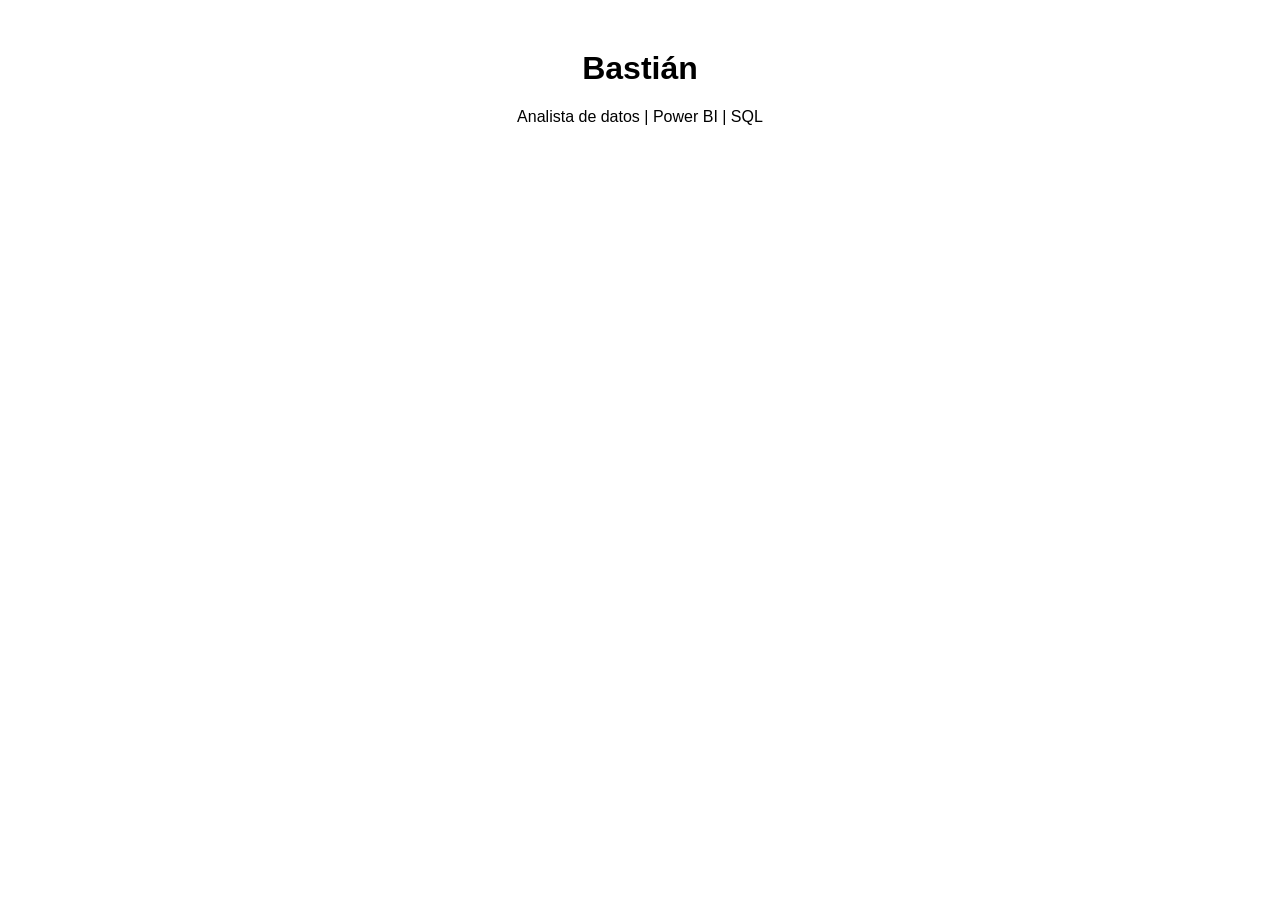
==== index.html @ bd7b39f8 "primer commit" ====
<!DOCTYPE html>
<html lang="es">
<head>
    <meta charset="UTF-8">
    <title>Bastian | Analista</title>
    <link rel="stylesheet" href="style.css">
</head>
<body>

    <h1>Bastián</h1>
    <p>Analista de datos | Power BI | SQL</p>

</body>
</html>
---- style.css ----
body {
    font-family: Arial, sans-serif;
    text-align: center;
    margin-top: 50px;
}
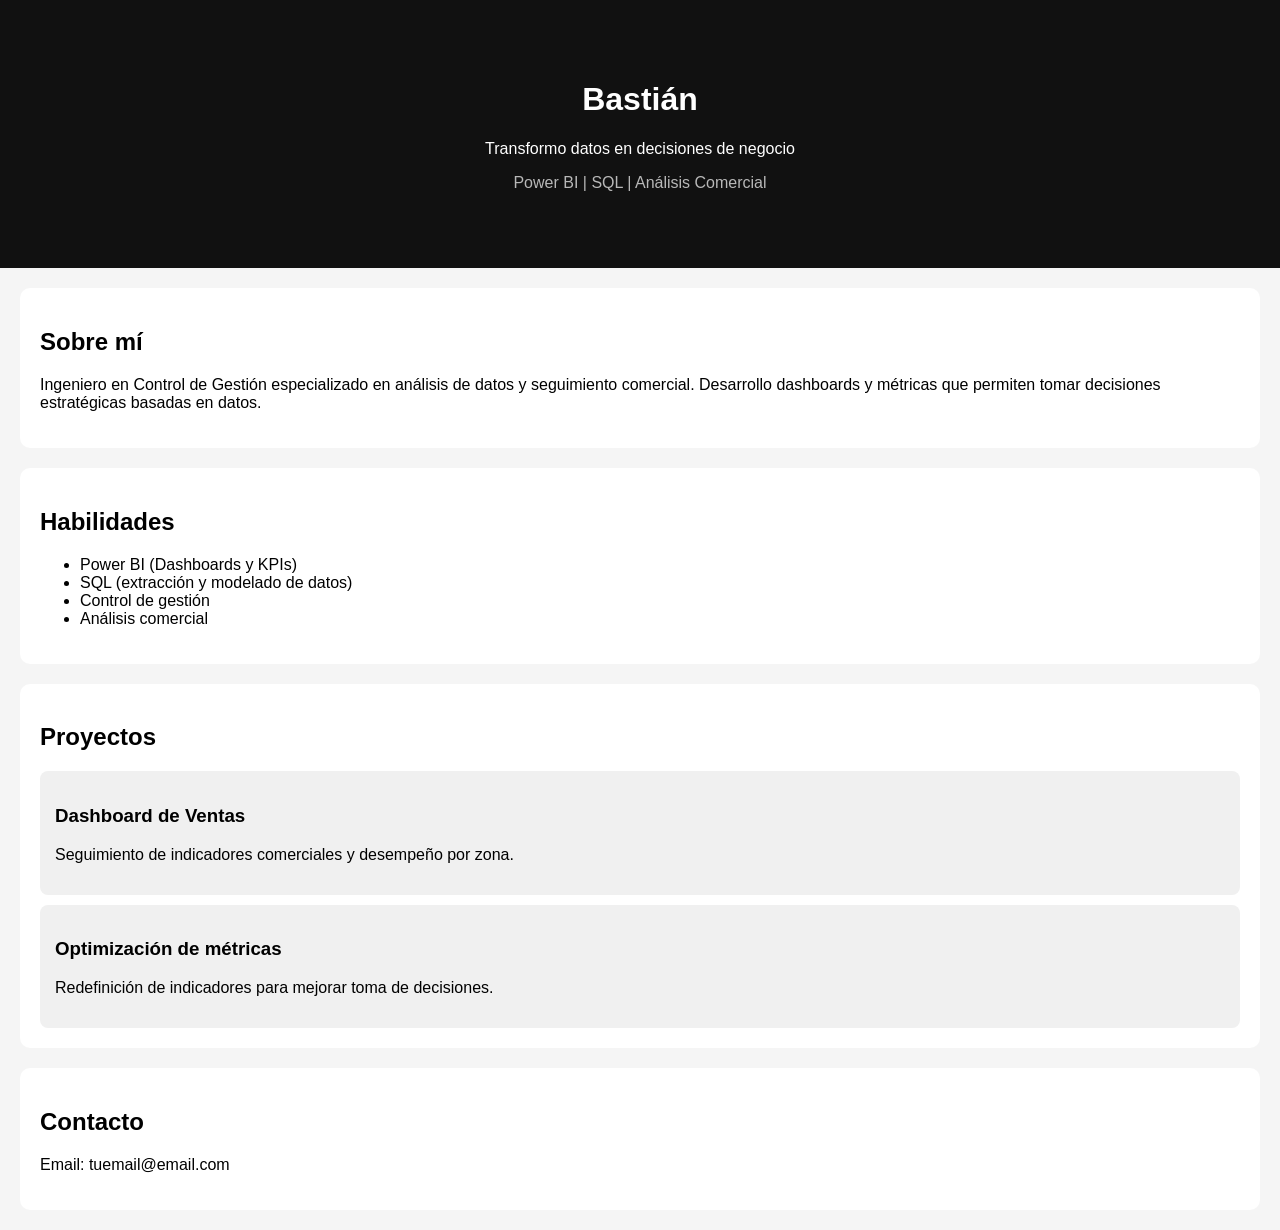
==== commit 8053b9cf: "update web" ====
--- a/index.html
+++ b/index.html
@@ -2,13 +2,52 @@
 <html lang="es">
 <head>
     <meta charset="UTF-8">
-    <title>Bastian | Analista</title>
+    <title>Bastián | Analista de Datos</title>
     <link rel="stylesheet" href="style.css">
 </head>
 <body>
 
-    <h1>Bastián</h1>
-    <p>Analista de datos | Power BI | SQL</p>
+    <header class="hero">
+        <h1>Bastián</h1>
+        <p>Transformo datos en decisiones de negocio</p>
+        <p class="sub">Power BI | SQL | Análisis Comercial</p>
+    </header>
+
+    <section>
+        <h2>Sobre mí</h2>
+        <p>
+            Ingeniero en Control de Gestión especializado en análisis de datos y seguimiento comercial.
+            Desarrollo dashboards y métricas que permiten tomar decisiones estratégicas basadas en datos.
+        </p>
+    </section>
+
+    <section>
+        <h2>Habilidades</h2>
+        <ul>
+            <li>Power BI (Dashboards y KPIs)</li>
+            <li>SQL (extracción y modelado de datos)</li>
+            <li>Control de gestión</li>
+            <li>Análisis comercial</li>
+        </ul>
+    </section>
+
+    <section>
+        <h2>Proyectos</h2>
+        <div class="card">
+            <h3>Dashboard de Ventas</h3>
+            <p>Seguimiento de indicadores comerciales y desempeño por zona.</p>
+        </div>
+
+        <div class="card">
+            <h3>Optimización de métricas</h3>
+            <p>Redefinición de indicadores para mejorar toma de decisiones.</p>
+        </div>
+    </section>
+
+    <section>
+        <h2>Contacto</h2>
+        <p>Email: tuemail@email.com</p>
+    </section>
 
 </body>
 </html>
--- a/style.css
+++ b/style.css
@@ -1,5 +1,30 @@
 body {
     font-family: Arial, sans-serif;
+    margin: 0;
+    background: #f5f5f5;
+}
+
+.hero {
+    background: #111;
+    color: white;
     text-align: center;
-    margin-top: 50px;
+    padding: 60px 20px;
+}
+
+.sub {
+    opacity: 0.7;
+}
+
+section {
+    background: white;
+    margin: 20px;
+    padding: 20px;
+    border-radius: 10px;
+}
+
+.card {
+    background: #f0f0f0;
+    padding: 15px;
+    margin-top: 10px;
+    border-radius: 8px;
 }
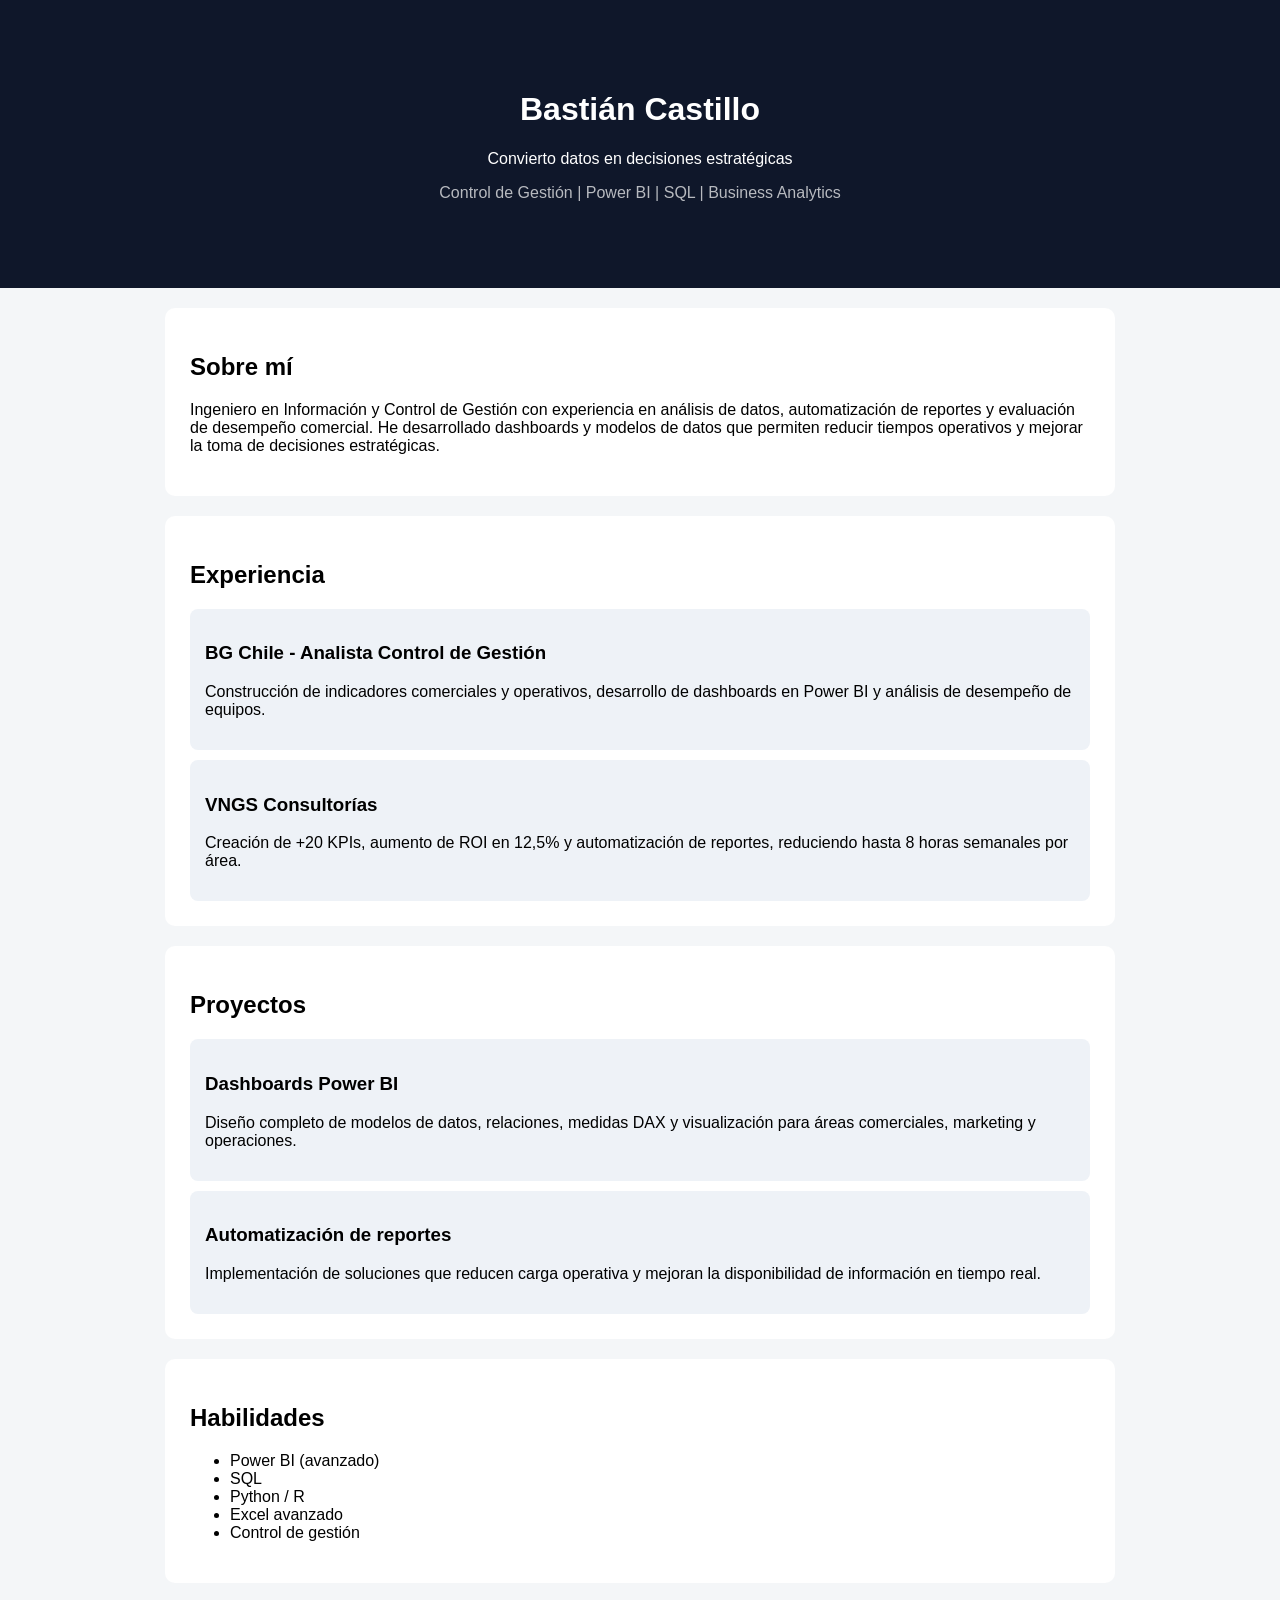
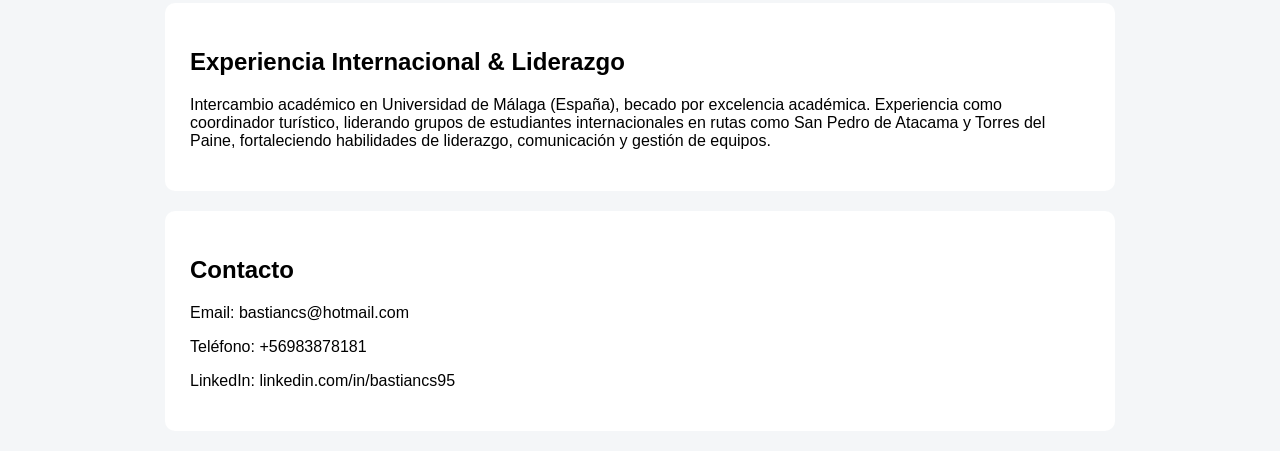
==== commit 04b71b2d: "version profesional CV web" ====
--- a/index.html
+++ b/index.html
@@ -2,51 +2,95 @@
 <html lang="es">
 <head>
     <meta charset="UTF-8">
-    <title>Bastián | Analista de Datos</title>
+    <title>Bastián Castillo | Control de Gestión & Business Analyst</title>
     <link rel="stylesheet" href="style.css">
 </head>
 <body>
 
     <header class="hero">
-        <h1>Bastián</h1>
-        <p>Transformo datos en decisiones de negocio</p>
-        <p class="sub">Power BI | SQL | Análisis Comercial</p>
+        <h1>Bastián Castillo</h1>
+        <p>Convierto datos en decisiones estratégicas</p>
+        <p class="sub">Control de Gestión | Power BI | SQL | Business Analytics</p>
     </header>
 
     <section>
         <h2>Sobre mí</h2>
         <p>
-            Ingeniero en Control de Gestión especializado en análisis de datos y seguimiento comercial.
-            Desarrollo dashboards y métricas que permiten tomar decisiones estratégicas basadas en datos.
+            Ingeniero en Información y Control de Gestión con experiencia en análisis de datos,
+            automatización de reportes y evaluación de desempeño comercial.
+            He desarrollado dashboards y modelos de datos que permiten reducir
+            tiempos operativos y mejorar la toma de decisiones estratégicas.
         </p>
+    </section>
+
+    <section>
+        <h2>Experiencia</h2>
+
+        <div class="card">
+            <h3>BG Chile - Analista Control de Gestión</h3>
+            <p>
+                Construcción de indicadores comerciales y operativos, desarrollo de dashboards en Power BI
+                y análisis de desempeño de equipos.
+            </p>
+        </div>
+
+        <div class="card">
+            <h3>VNGS Consultorías</h3>
+            <p>
+                Creación de +20 KPIs, aumento de ROI en 12,5% y automatización de reportes,
+                reduciendo hasta 8 horas semanales por área.
+            </p>
+        </div>
+
+    </section>
+
+    <section>
+        <h2>Proyectos</h2>
+
+        <div class="card">
+            <h3>Dashboards Power BI</h3>
+            <p>
+                Diseño completo de modelos de datos, relaciones, medidas DAX y visualización
+                para áreas comerciales, marketing y operaciones.
+            </p>
+        </div>
+
+        <div class="card">
+            <h3>Automatización de reportes</h3>
+            <p>
+                Implementación de soluciones que reducen carga operativa y mejoran la disponibilidad
+                de información en tiempo real.
+            </p>
+        </div>
+
     </section>
 
     <section>
         <h2>Habilidades</h2>
         <ul>
-            <li>Power BI (Dashboards y KPIs)</li>
-            <li>SQL (extracción y modelado de datos)</li>
+            <li>Power BI (avanzado)</li>
+            <li>SQL</li>
+            <li>Python / R</li>
+            <li>Excel avanzado</li>
             <li>Control de gestión</li>
-            <li>Análisis comercial</li>
         </ul>
     </section>
 
     <section>
-        <h2>Proyectos</h2>
-        <div class="card">
-            <h3>Dashboard de Ventas</h3>
-            <p>Seguimiento de indicadores comerciales y desempeño por zona.</p>
-        </div>
-
-        <div class="card">
-            <h3>Optimización de métricas</h3>
-            <p>Redefinición de indicadores para mejorar toma de decisiones.</p>
-        </div>
+        <h2>Experiencia Internacional & Liderazgo</h2>
+        <p>
+            Intercambio académico en Universidad de Málaga (España), becado por excelencia académica.
+            Experiencia como coordinador turístico, liderando grupos de estudiantes internacionales
+            en rutas como San Pedro de Atacama y Torres del Paine, fortaleciendo habilidades de liderazgo,
+            comunicación y gestión de equipos.
+        </p>
     </section>
 
     <section>
         <h2>Contacto</h2>
-        <p>Email: tuemail@email.com</p>
+        <p>Email: bastiancs@hotmail.com</p>
+        <p>Teléfono: +56983878181</p>
+        <p>LinkedIn: linkedin.com/in/bastiancs95</p>
     </section>
 
 </body>
--- a/style.css
+++ b/style.css
@@ -1,14 +1,14 @@
 body {
     font-family: Arial, sans-serif;
     margin: 0;
-    background: #f5f5f5;
+    background: #f4f6f8;
 }
 
 .hero {
-    background: #111;
+    background: #0f172a;
     color: white;
     text-align: center;
-    padding: 60px 20px;
+    padding: 70px 20px;
 }
 
 .sub {
@@ -17,13 +17,14 @@
 
 section {
     background: white;
-    margin: 20px;
-    padding: 20px;
+    margin: 20px auto;
+    padding: 25px;
+    max-width: 900px;
     border-radius: 10px;
 }
 
 .card {
-    background: #f0f0f0;
+    background: #eef2f7;
     padding: 15px;
     margin-top: 10px;
     border-radius: 8px;
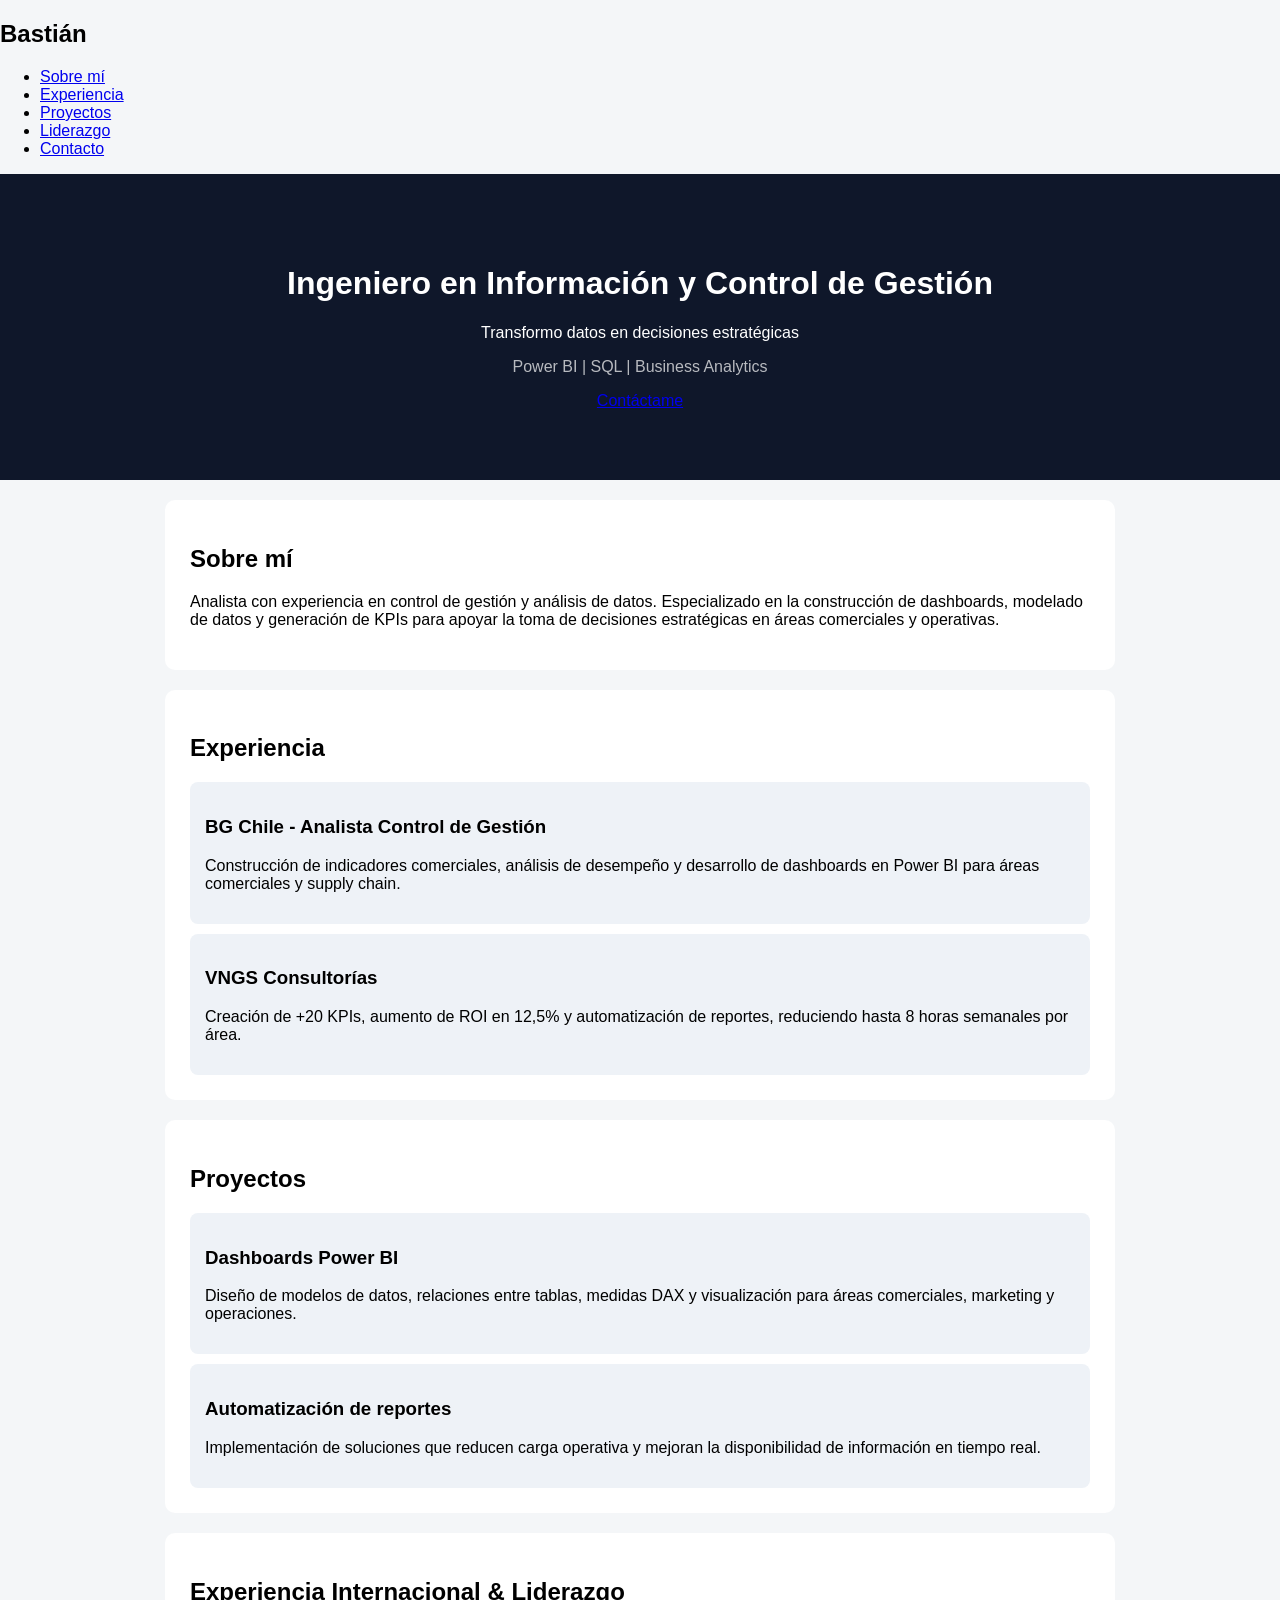
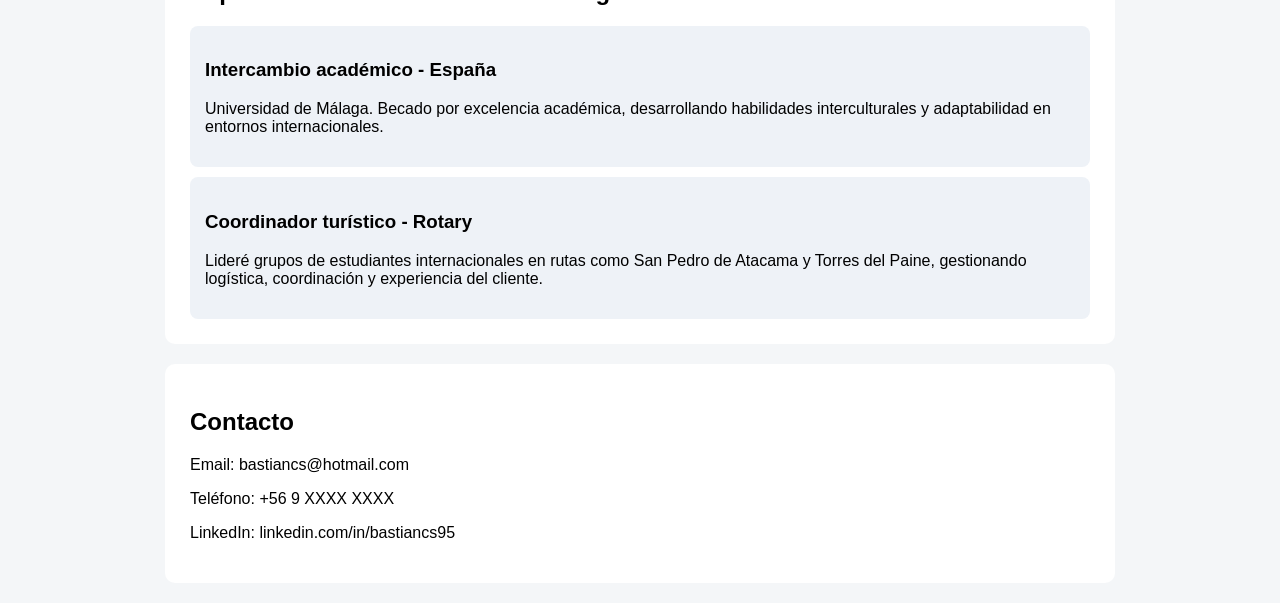
==== commit f6648f04: "integracion liderazgo e intercambio" ====
--- a/index.html
+++ b/index.html
@@ -2,35 +2,50 @@
 <html lang="es">
 <head>
     <meta charset="UTF-8">
-    <title>Bastián Castillo | Control de Gestión & Business Analyst</title>
+    <title>Bastián | Control de Gestión</title>
     <link rel="stylesheet" href="style.css">
 </head>
 <body>
 
+    <!-- NAVBAR -->
+    <nav class="navbar">
+        <h2>Bastián</h2>
+        <ul>
+            <li><a href="#sobre">Sobre mí</a></li>
+            <li><a href="#experiencia">Experiencia</a></li>
+            <li><a href="#proyectos">Proyectos</a></li>
+            <li><a href="#liderazgo">Liderazgo</a></li>
+            <li><a href="#contacto">Contacto</a></li>
+        </ul>
+    </nav>
+
+    <!-- HERO -->
     <header class="hero">
-        <h1>Bastián Castillo</h1>
-        <p>Convierto datos en decisiones estratégicas</p>
-        <p class="sub">Control de Gestión | Power BI | SQL | Business Analytics</p>
+        <h1>Ingeniero en Información y Control de Gestión</h1>
+        <p>Transformo datos en decisiones estratégicas</p>
+        <p class="sub">Power BI | SQL | Business Analytics</p>
+        <a href="#contacto" class="btn">Contáctame</a>
     </header>
 
-    <section>
+    <!-- SOBRE MI -->
+    <section id="sobre">
         <h2>Sobre mí</h2>
         <p>
-            Ingeniero en Información y Control de Gestión con experiencia en análisis de datos,
-            automatización de reportes y evaluación de desempeño comercial.
-            He desarrollado dashboards y modelos de datos que permiten reducir
-            tiempos operativos y mejorar la toma de decisiones estratégicas.
+            Analista con experiencia en control de gestión y análisis de datos.
+            Especializado en la construcción de dashboards, modelado de datos y generación de KPIs
+            para apoyar la toma de decisiones estratégicas en áreas comerciales y operativas.
         </p>
     </section>
 
-    <section>
+    <!-- EXPERIENCIA -->
+    <section id="experiencia">
         <h2>Experiencia</h2>
 
         <div class="card">
             <h3>BG Chile - Analista Control de Gestión</h3>
             <p>
-                Construcción de indicadores comerciales y operativos, desarrollo de dashboards en Power BI
-                y análisis de desempeño de equipos.
+                Construcción de indicadores comerciales, análisis de desempeño y desarrollo de dashboards
+                en Power BI para áreas comerciales y supply chain.
             </p>
         </div>
 
@@ -44,13 +59,14 @@
 
     </section>
 
-    <section>
+    <!-- PROYECTOS -->
+    <section id="proyectos">
         <h2>Proyectos</h2>
 
         <div class="card">
             <h3>Dashboards Power BI</h3>
             <p>
-                Diseño completo de modelos de datos, relaciones, medidas DAX y visualización
+                Diseño de modelos de datos, relaciones entre tablas, medidas DAX y visualización
                 para áreas comerciales, marketing y operaciones.
             </p>
         </div>
@@ -65,31 +81,33 @@
 
     </section>
 
-    <section>
-        <h2>Habilidades</h2>
-        <ul>
-            <li>Power BI (avanzado)</li>
-            <li>SQL</li>
-            <li>Python / R</li>
-            <li>Excel avanzado</li>
-            <li>Control de gestión</li>
-        </ul>
+    <!-- LIDERAZGO / EXPERIENCIA DIFERENCIAL -->
+    <section id="liderazgo">
+        <h2>Experiencia Internacional & Liderazgo</h2>
+
+        <div class="card">
+            <h3>Intercambio académico - España</h3>
+            <p>
+                Universidad de Málaga. Becado por excelencia académica, desarrollando habilidades
+                interculturales y adaptabilidad en entornos internacionales.
+            </p>
+        </div>
+
+        <div class="card">
+            <h3>Coordinador turístico - Rotary</h3>
+            <p>
+                Lideré grupos de estudiantes internacionales en rutas como San Pedro de Atacama
+                y Torres del Paine, gestionando logística, coordinación y experiencia del cliente.
+            </p>
+        </div>
+
     </section>
 
-    <section>
-        <h2>Experiencia Internacional & Liderazgo</h2>
-        <p>
-            Intercambio académico en Universidad de Málaga (España), becado por excelencia académica.
-            Experiencia como coordinador turístico, liderando grupos de estudiantes internacionales
-            en rutas como San Pedro de Atacama y Torres del Paine, fortaleciendo habilidades de liderazgo,
-            comunicación y gestión de equipos.
-        </p>
-    </section>
-
-    <section>
+    <!-- CONTACTO -->
+    <section id="contacto">
         <h2>Contacto</h2>
         <p>Email: bastiancs@hotmail.com</p>
-        <p>Teléfono: +56983878181</p>
+        <p>Teléfono: +56 9 XXXX XXXX</p>
         <p>LinkedIn: linkedin.com/in/bastiancs95</p>
     </section>
 
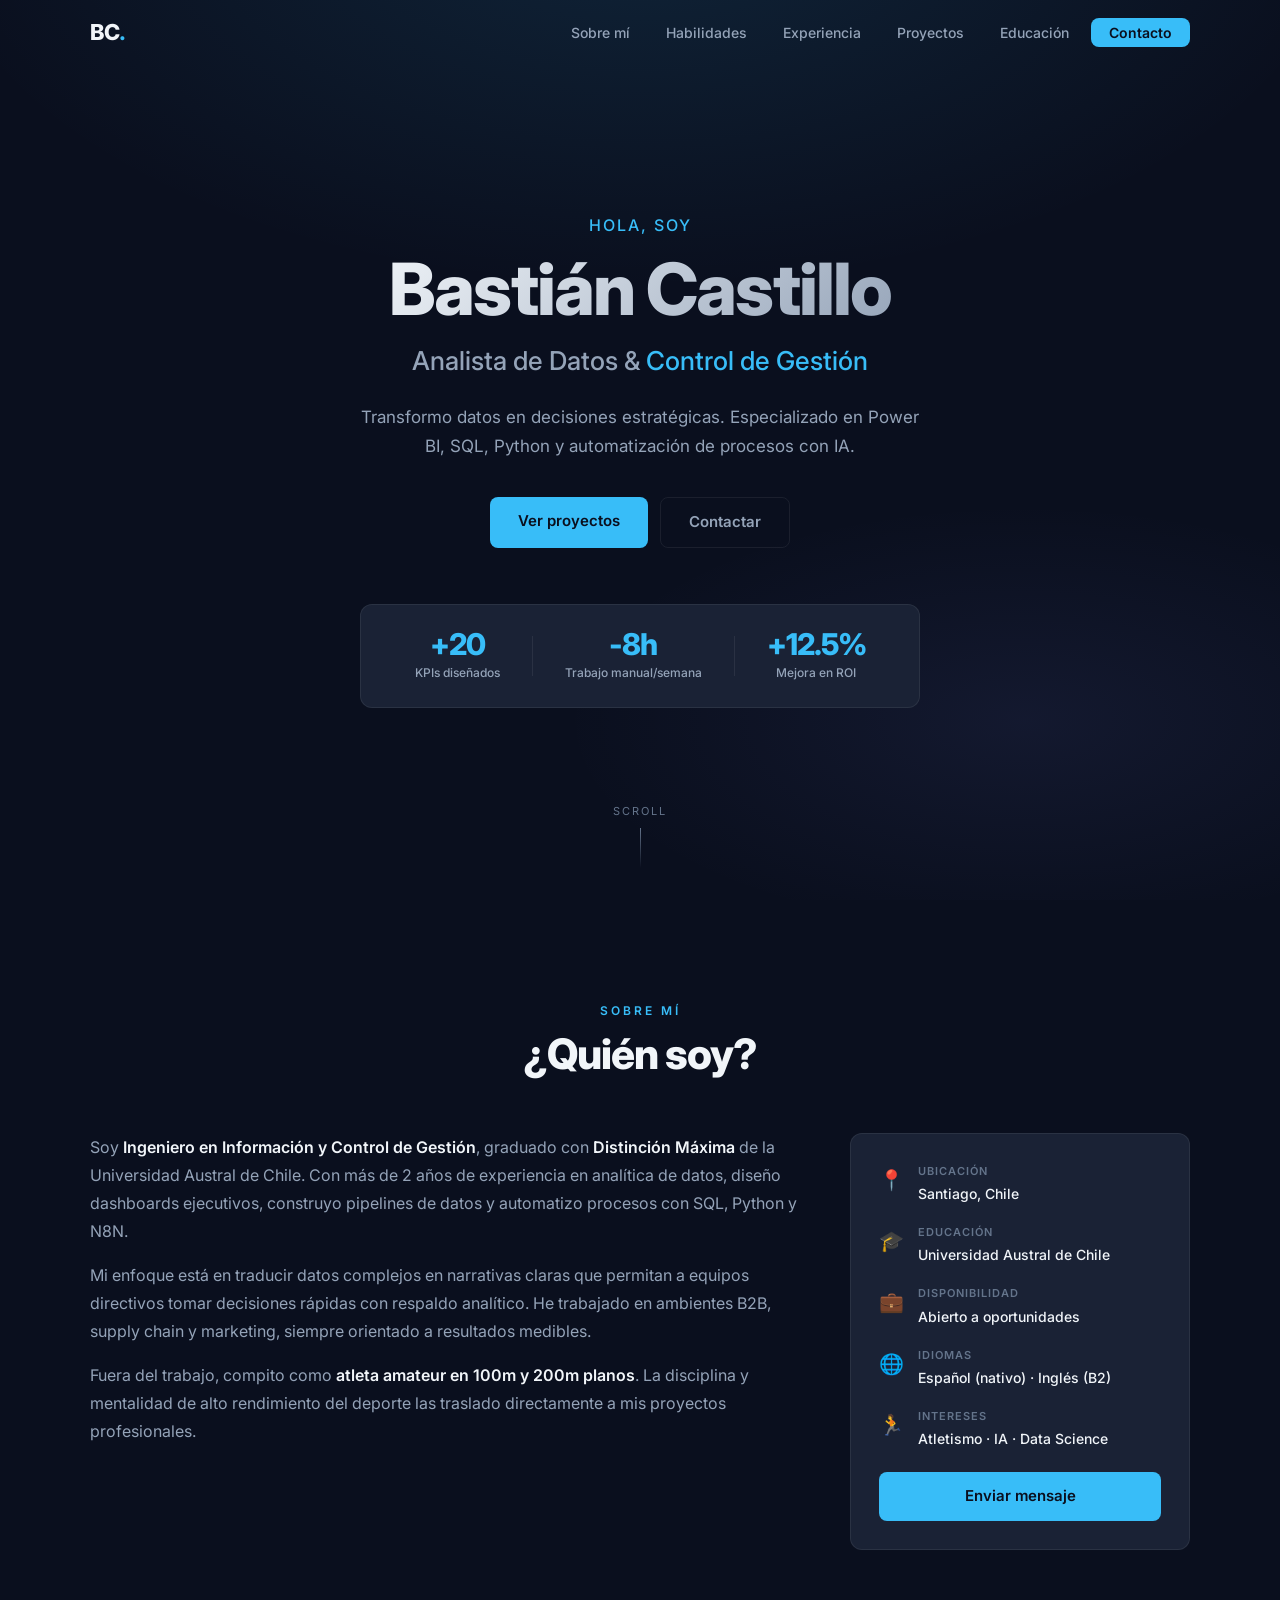
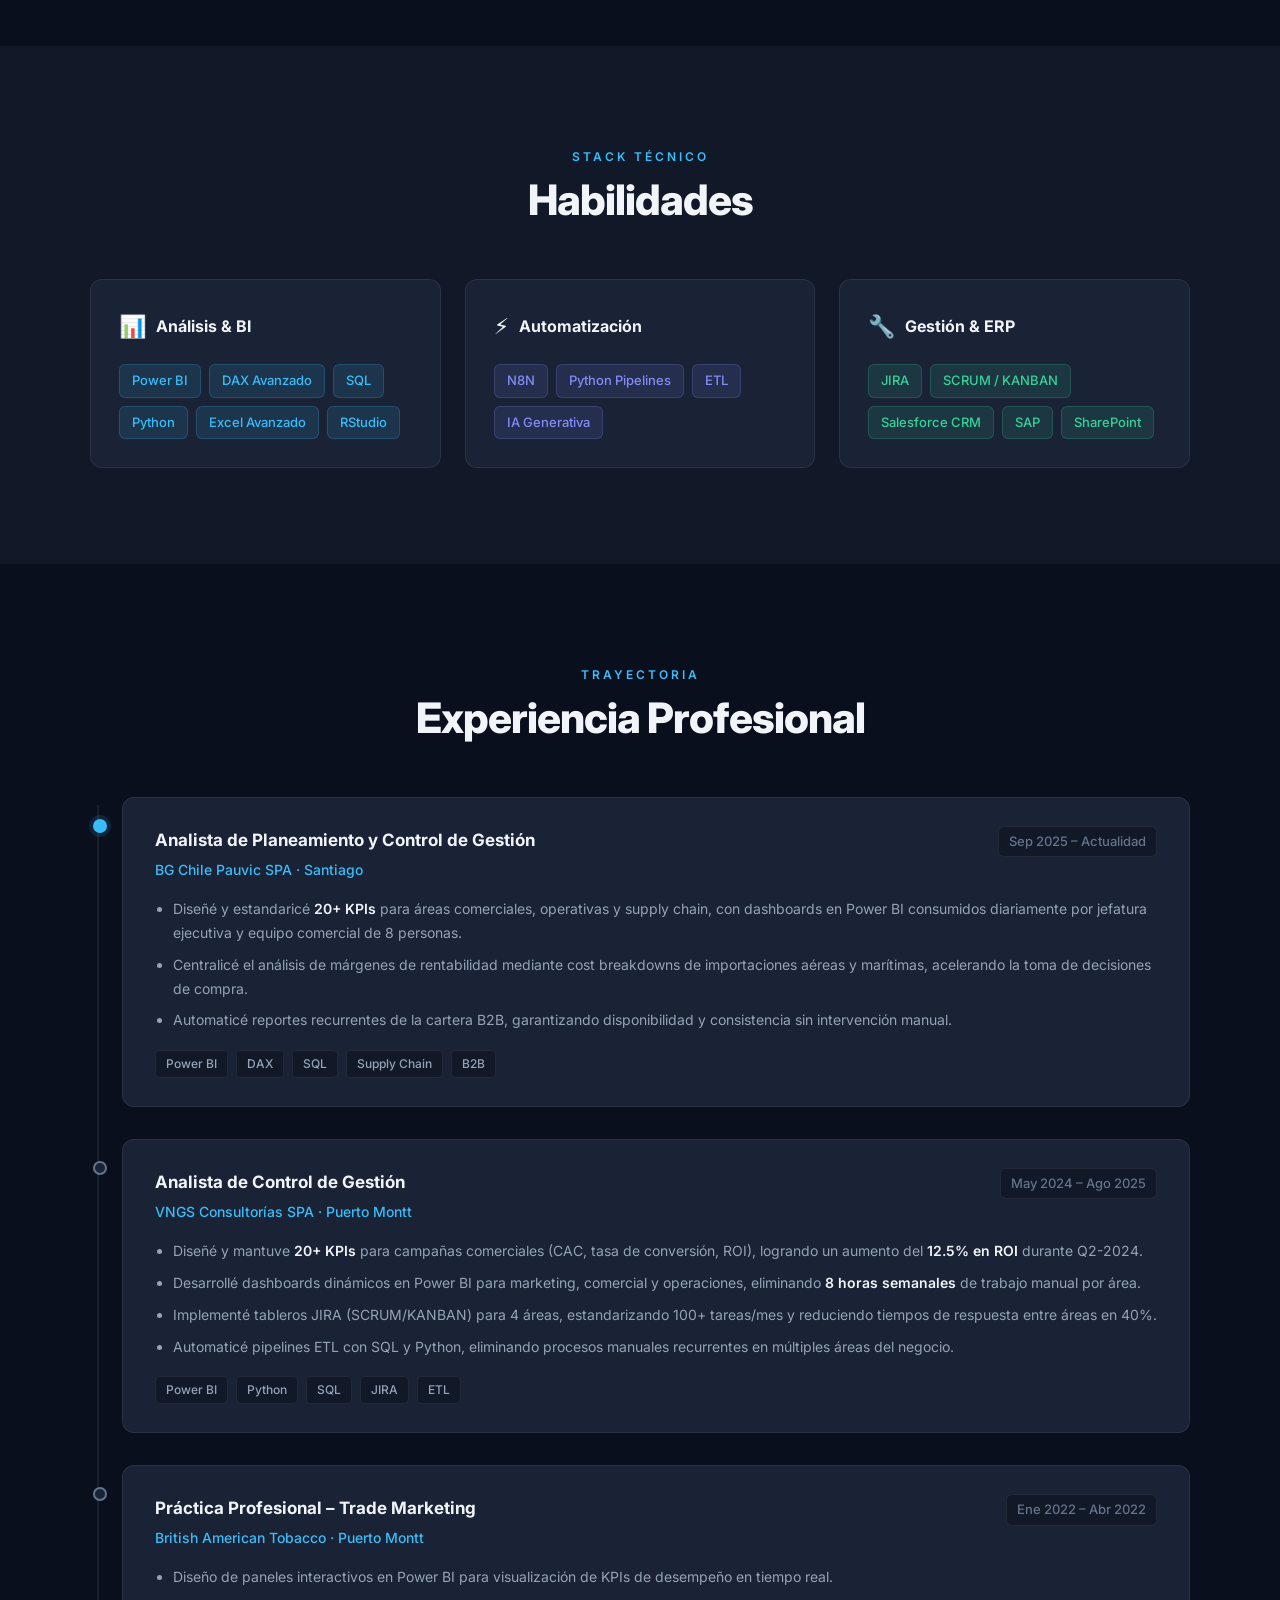
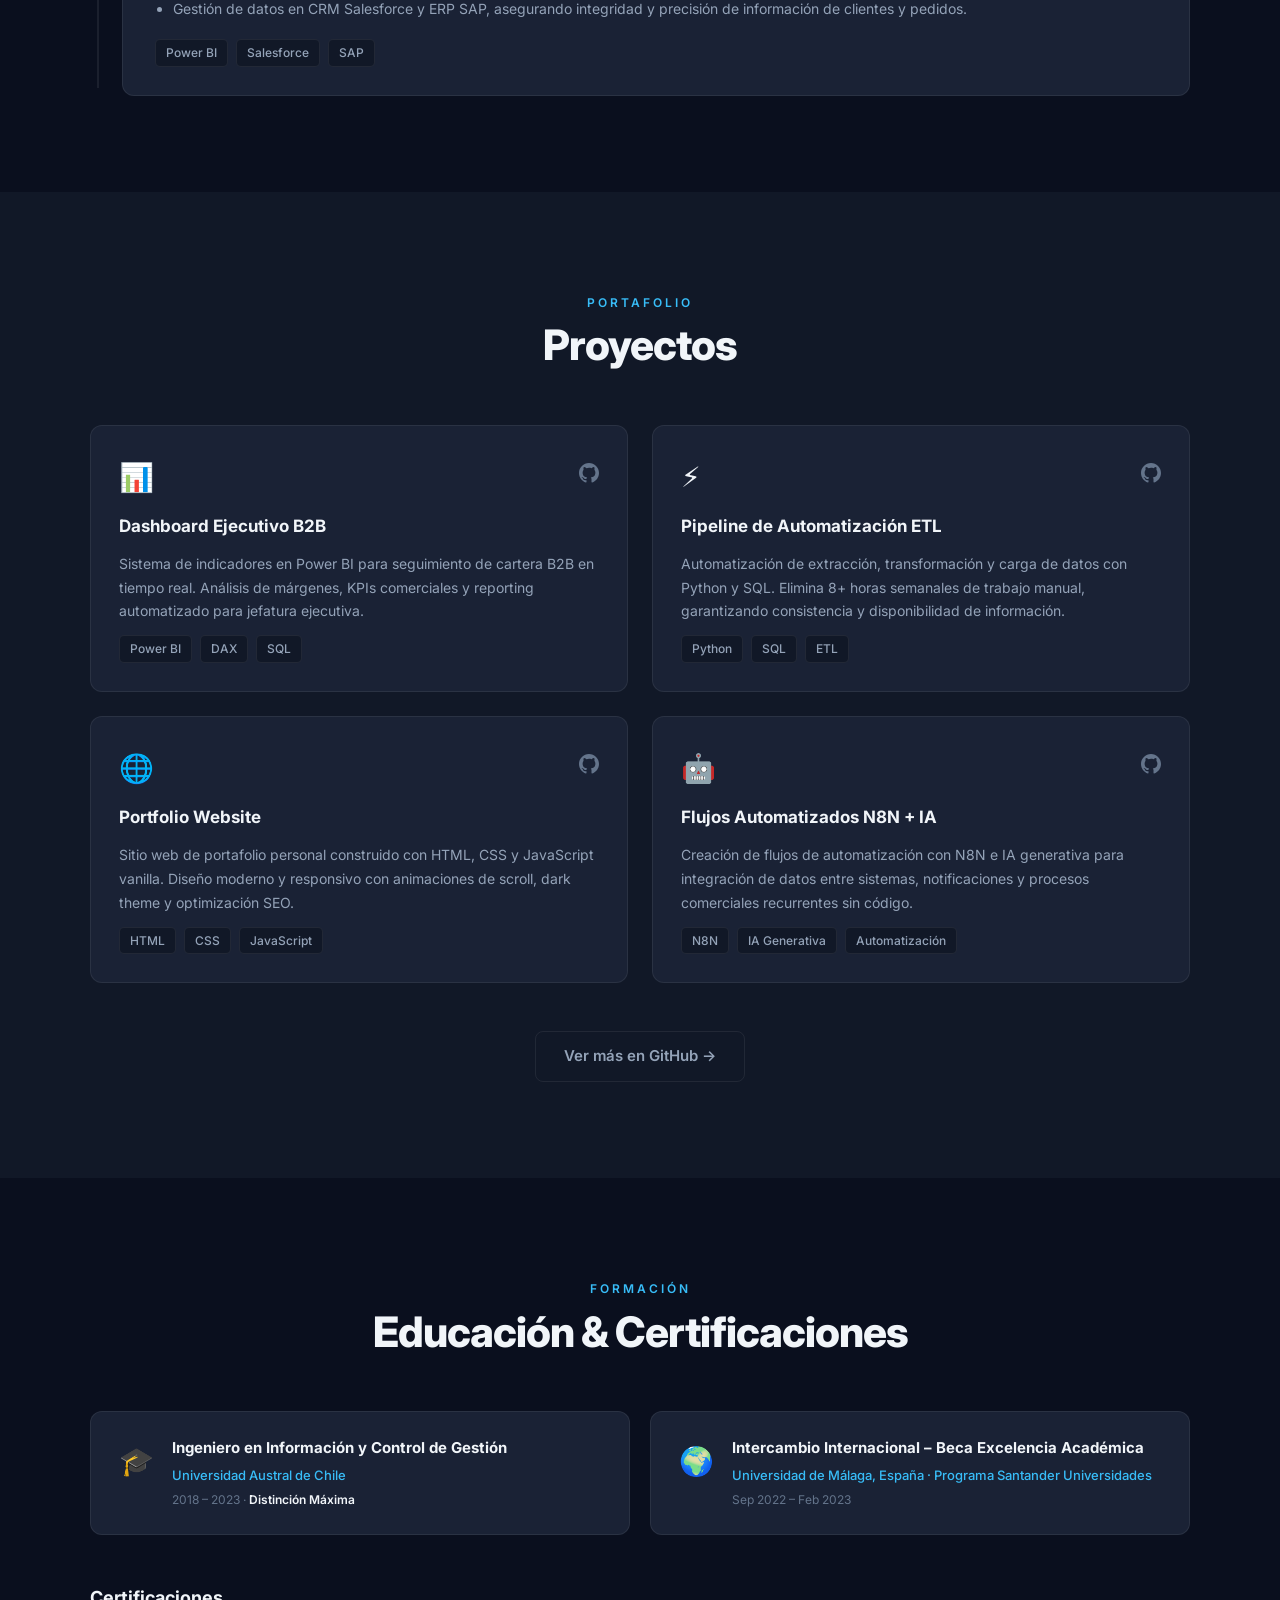
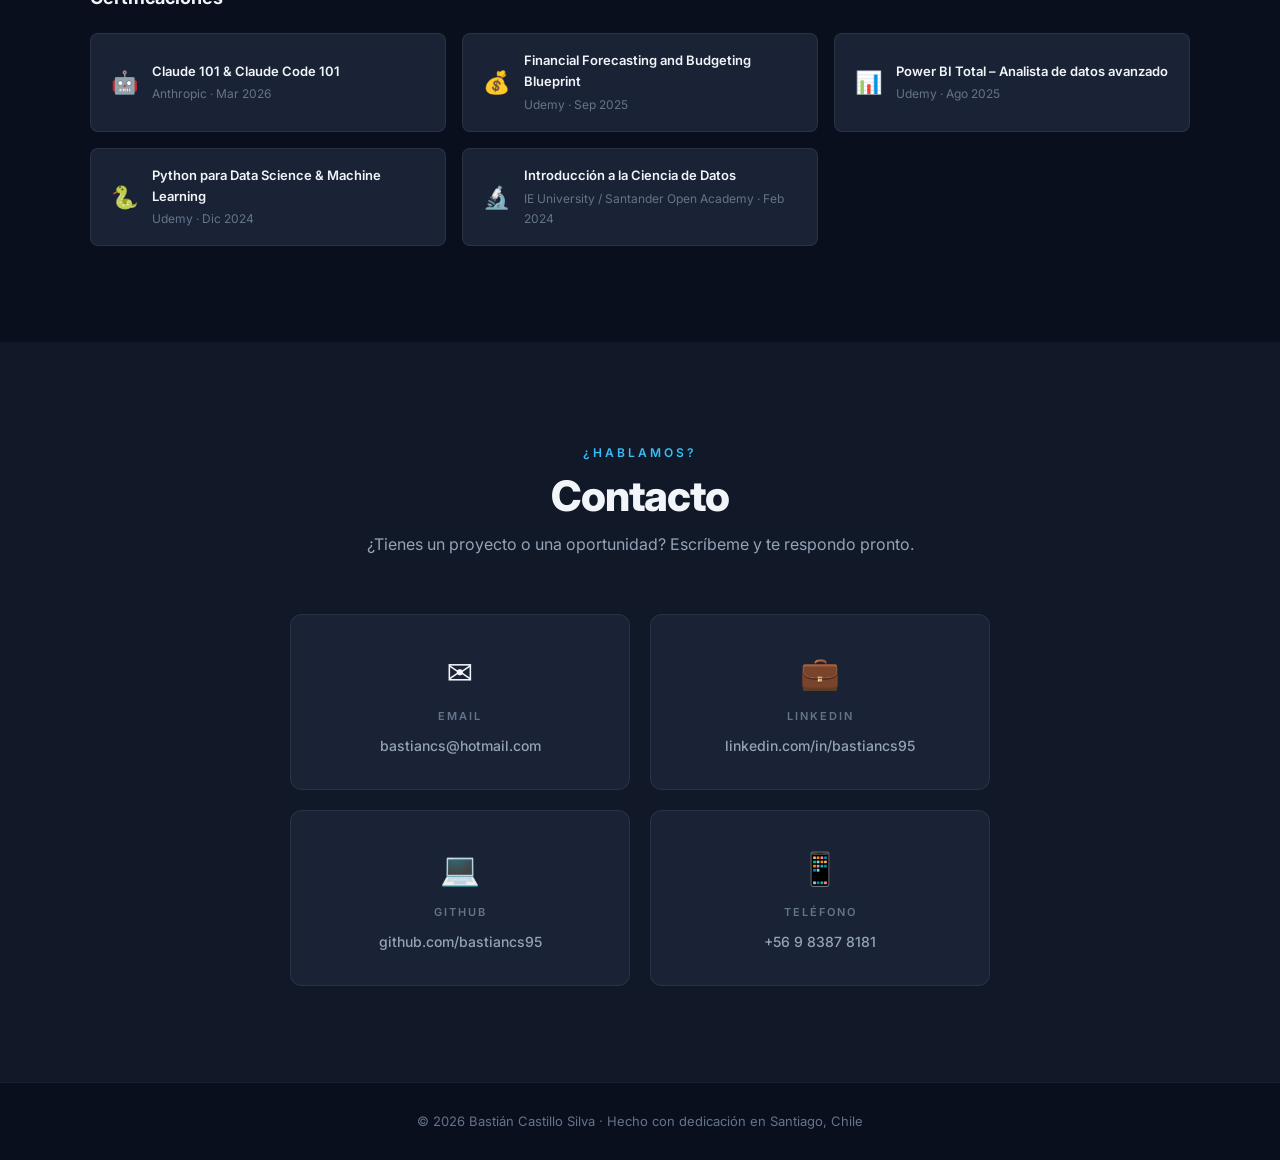
==== commit 04ededbf: "Rediseño completo del portfolio - Single-page con dark theme profesional - Secciones: hero, sobre mí" ====
--- a/index.html
+++ b/index.html
@@ -2,114 +2,467 @@
 <html lang="es">
 <head>
     <meta charset="UTF-8">
-    <title>Bastián | Control de Gestión</title>
+    <meta name="viewport" content="width=device-width, initial-scale=1.0">
+    <meta name="description" content="Bastián Castillo Silva - Analista de Datos & Control de Gestión. Power BI, SQL, Python, IA.">
+    <title>Bastián Castillo | Analista de Datos</title>
+    <link rel="preconnect" href="https://fonts.googleapis.com">
+    <link rel="preconnect" href="https://fonts.gstatic.com" crossorigin>
+    <link href="https://fonts.googleapis.com/css2?family=Inter:wght@300;400;500;600;700;800&display=swap" rel="stylesheet">
     <link rel="stylesheet" href="style.css">
 </head>
 <body>
 
     <!-- NAVBAR -->
-    <nav class="navbar">
-        <h2>Bastián</h2>
-        <ul>
-            <li><a href="#sobre">Sobre mí</a></li>
-            <li><a href="#experiencia">Experiencia</a></li>
-            <li><a href="#proyectos">Proyectos</a></li>
-            <li><a href="#liderazgo">Liderazgo</a></li>
-            <li><a href="#contacto">Contacto</a></li>
-        </ul>
+    <nav class="navbar" id="navbar">
+        <div class="nav-container">
+            <a href="#inicio" class="nav-logo">BC<span class="accent">.</span></a>
+            <ul class="nav-links" id="navLinks">
+                <li><a href="#sobre-mi">Sobre mí</a></li>
+                <li><a href="#habilidades">Habilidades</a></li>
+                <li><a href="#experiencia">Experiencia</a></li>
+                <li><a href="#proyectos">Proyectos</a></li>
+                <li><a href="#educacion">Educación</a></li>
+                <li><a href="#contacto" class="nav-cta">Contacto</a></li>
+            </ul>
+            <button class="hamburger" id="hamburger" aria-label="Abrir menú">
+                <span></span><span></span><span></span>
+            </button>
+        </div>
     </nav>
 
     <!-- HERO -->
-    <header class="hero">
-        <h1>Ingeniero en Información y Control de Gestión</h1>
-        <p>Transformo datos en decisiones estratégicas</p>
-        <p class="sub">Power BI | SQL | Business Analytics</p>
-        <a href="#contacto" class="btn">Contáctame</a>
-    </header>
-
-    <!-- SOBRE MI -->
-    <section id="sobre">
-        <h2>Sobre mí</h2>
-        <p>
-            Analista con experiencia en control de gestión y análisis de datos.
-            Especializado en la construcción de dashboards, modelado de datos y generación de KPIs
-            para apoyar la toma de decisiones estratégicas en áreas comerciales y operativas.
-        </p>
+    <section class="hero" id="inicio">
+        <div class="hero-bg"></div>
+        <div class="hero-content">
+            <p class="hero-greeting fade-up">Hola, soy</p>
+            <h1 class="hero-name fade-up">Bastián Castillo</h1>
+            <h2 class="hero-title fade-up">
+                Analista de Datos &amp; <span class="accent">Control de Gestión</span>
+            </h2>
+            <p class="hero-desc fade-up">
+                Transformo datos en decisiones estratégicas. Especializado en Power BI,
+                SQL, Python y automatización de procesos con IA.
+            </p>
+            <div class="hero-actions fade-up">
+                <a href="#proyectos" class="btn btn-primary">Ver proyectos</a>
+                <a href="#contacto" class="btn btn-outline">Contactar</a>
+            </div>
+            <div class="hero-stats fade-up">
+                <div class="stat">
+                    <span class="stat-num">+20</span>
+                    <span class="stat-label">KPIs diseñados</span>
+                </div>
+                <div class="stat-divider"></div>
+                <div class="stat">
+                    <span class="stat-num">-8h</span>
+                    <span class="stat-label">Trabajo manual/semana</span>
+                </div>
+                <div class="stat-divider"></div>
+                <div class="stat">
+                    <span class="stat-num">+12.5%</span>
+                    <span class="stat-label">Mejora en ROI</span>
+                </div>
+            </div>
+        </div>
+        <a href="#sobre-mi" class="hero-scroll" aria-label="Ir abajo">
+            <span>Scroll</span>
+            <div class="scroll-line"></div>
+        </a>
+    </section>
+
+    <!-- SOBRE MÍ -->
+    <section class="section" id="sobre-mi">
+        <div class="container">
+            <div class="section-header reveal">
+                <span class="section-tag">Sobre mí</span>
+                <h2 class="section-title">¿Quién soy?</h2>
+            </div>
+            <div class="about-grid">
+                <div class="about-text reveal">
+                    <p>
+                        Soy <strong>Ingeniero en Información y Control de Gestión</strong>, graduado con
+                        <strong>Distinción Máxima</strong> de la Universidad Austral de Chile. Con más de
+                        2 años de experiencia en analítica de datos, diseño dashboards ejecutivos, construyo
+                        pipelines de datos y automatizo procesos con SQL, Python y N8N.
+                    </p>
+                    <p>
+                        Mi enfoque está en traducir datos complejos en narrativas claras que permitan a
+                        equipos directivos tomar decisiones rápidas con respaldo analítico. He trabajado
+                        en ambientes B2B, supply chain y marketing, siempre orientado a resultados medibles.
+                    </p>
+                    <p>
+                        Fuera del trabajo, compito como <strong>atleta amateur en 100m y 200m planos</strong>.
+                        La disciplina y mentalidad de alto rendimiento del deporte las traslado directamente
+                        a mis proyectos profesionales.
+                    </p>
+                </div>
+                <div class="about-card reveal">
+                    <div class="about-info-item">
+                        <span class="info-icon">📍</span>
+                        <div>
+                            <span class="info-label">Ubicación</span>
+                            <span class="info-value">Santiago, Chile</span>
+                        </div>
+                    </div>
+                    <div class="about-info-item">
+                        <span class="info-icon">🎓</span>
+                        <div>
+                            <span class="info-label">Educación</span>
+                            <span class="info-value">Universidad Austral de Chile</span>
+                        </div>
+                    </div>
+                    <div class="about-info-item">
+                        <span class="info-icon">💼</span>
+                        <div>
+                            <span class="info-label">Disponibilidad</span>
+                            <span class="info-value">Abierto a oportunidades</span>
+                        </div>
+                    </div>
+                    <div class="about-info-item">
+                        <span class="info-icon">🌐</span>
+                        <div>
+                            <span class="info-label">Idiomas</span>
+                            <span class="info-value">Español (nativo) · Inglés (B2)</span>
+                        </div>
+                    </div>
+                    <div class="about-info-item">
+                        <span class="info-icon">🏃</span>
+                        <div>
+                            <span class="info-label">Intereses</span>
+                            <span class="info-value">Atletismo · IA · Data Science</span>
+                        </div>
+                    </div>
+                    <a href="mailto:bastiancs@hotmail.com" class="btn btn-primary about-btn">Enviar mensaje</a>
+                </div>
+            </div>
+        </div>
+    </section>
+
+    <!-- HABILIDADES -->
+    <section class="section section-alt" id="habilidades">
+        <div class="container">
+            <div class="section-header reveal">
+                <span class="section-tag">Stack técnico</span>
+                <h2 class="section-title">Habilidades</h2>
+            </div>
+            <div class="skills-grid">
+                <div class="skill-category reveal">
+                    <div class="skill-cat-header">
+                        <span class="cat-icon">📊</span>
+                        <h3 class="skill-cat-title">Análisis & BI</h3>
+                    </div>
+                    <div class="skill-tags">
+                        <span class="tag tag-cyan">Power BI</span>
+                        <span class="tag tag-cyan">DAX Avanzado</span>
+                        <span class="tag tag-cyan">SQL</span>
+                        <span class="tag tag-cyan">Python</span>
+                        <span class="tag tag-cyan">Excel Avanzado</span>
+                        <span class="tag tag-cyan">RStudio</span>
+                    </div>
+                </div>
+                <div class="skill-category reveal">
+                    <div class="skill-cat-header">
+                        <span class="cat-icon">⚡</span>
+                        <h3 class="skill-cat-title">Automatización</h3>
+                    </div>
+                    <div class="skill-tags">
+                        <span class="tag tag-indigo">N8N</span>
+                        <span class="tag tag-indigo">Python Pipelines</span>
+                        <span class="tag tag-indigo">ETL</span>
+                        <span class="tag tag-indigo">IA Generativa</span>
+                    </div>
+                </div>
+                <div class="skill-category reveal">
+                    <div class="skill-cat-header">
+                        <span class="cat-icon">🔧</span>
+                        <h3 class="skill-cat-title">Gestión & ERP</h3>
+                    </div>
+                    <div class="skill-tags">
+                        <span class="tag tag-emerald">JIRA</span>
+                        <span class="tag tag-emerald">SCRUM / KANBAN</span>
+                        <span class="tag tag-emerald">Salesforce CRM</span>
+                        <span class="tag tag-emerald">SAP</span>
+                        <span class="tag tag-emerald">SharePoint</span>
+                    </div>
+                </div>
+            </div>
+        </div>
     </section>
 
     <!-- EXPERIENCIA -->
-    <section id="experiencia">
-        <h2>Experiencia</h2>
-
-        <div class="card">
-            <h3>BG Chile - Analista Control de Gestión</h3>
-            <p>
-                Construcción de indicadores comerciales, análisis de desempeño y desarrollo de dashboards
-                en Power BI para áreas comerciales y supply chain.
-            </p>
-        </div>
-
-        <div class="card">
-            <h3>VNGS Consultorías</h3>
-            <p>
-                Creación de +20 KPIs, aumento de ROI en 12,5% y automatización de reportes,
-                reduciendo hasta 8 horas semanales por área.
-            </p>
-        </div>
-
+    <section class="section" id="experiencia">
+        <div class="container">
+            <div class="section-header reveal">
+                <span class="section-tag">Trayectoria</span>
+                <h2 class="section-title">Experiencia Profesional</h2>
+            </div>
+            <div class="timeline">
+
+                <div class="timeline-item reveal">
+                    <div class="timeline-dot active"></div>
+                    <div class="timeline-card">
+                        <div class="timeline-header">
+                            <div>
+                                <h3 class="timeline-role">Analista de Planeamiento y Control de Gestión</h3>
+                                <p class="timeline-company">BG Chile Pauvic SPA · Santiago</p>
+                            </div>
+                            <span class="timeline-period">Sep 2025 – Actualidad</span>
+                        </div>
+                        <ul class="timeline-bullets">
+                            <li>Diseñé y estandaricé <strong>20+ KPIs</strong> para áreas comerciales, operativas y supply chain, con dashboards en Power BI consumidos diariamente por jefatura ejecutiva y equipo comercial de 8 personas.</li>
+                            <li>Centralicé el análisis de márgenes de rentabilidad mediante cost breakdowns de importaciones aéreas y marítimas, acelerando la toma de decisiones de compra.</li>
+                            <li>Automaticé reportes recurrentes de la cartera B2B, garantizando disponibilidad y consistencia sin intervención manual.</li>
+                        </ul>
+                        <div class="timeline-tags">
+                            <span class="tag-sm">Power BI</span>
+                            <span class="tag-sm">DAX</span>
+                            <span class="tag-sm">SQL</span>
+                            <span class="tag-sm">Supply Chain</span>
+                            <span class="tag-sm">B2B</span>
+                        </div>
+                    </div>
+                </div>
+
+                <div class="timeline-item reveal">
+                    <div class="timeline-dot"></div>
+                    <div class="timeline-card">
+                        <div class="timeline-header">
+                            <div>
+                                <h3 class="timeline-role">Analista de Control de Gestión</h3>
+                                <p class="timeline-company">VNGS Consultorías SPA · Puerto Montt</p>
+                            </div>
+                            <span class="timeline-period">May 2024 – Ago 2025</span>
+                        </div>
+                        <ul class="timeline-bullets">
+                            <li>Diseñé y mantuve <strong>20+ KPIs</strong> para campañas comerciales (CAC, tasa de conversión, ROI), logrando un aumento del <strong>12.5% en ROI</strong> durante Q2-2024.</li>
+                            <li>Desarrollé dashboards dinámicos en Power BI para marketing, comercial y operaciones, eliminando <strong>8 horas semanales</strong> de trabajo manual por área.</li>
+                            <li>Implementé tableros JIRA (SCRUM/KANBAN) para 4 áreas, estandarizando 100+ tareas/mes y reduciendo tiempos de respuesta entre áreas en 40%.</li>
+                            <li>Automaticé pipelines ETL con SQL y Python, eliminando procesos manuales recurrentes en múltiples áreas del negocio.</li>
+                        </ul>
+                        <div class="timeline-tags">
+                            <span class="tag-sm">Power BI</span>
+                            <span class="tag-sm">Python</span>
+                            <span class="tag-sm">SQL</span>
+                            <span class="tag-sm">JIRA</span>
+                            <span class="tag-sm">ETL</span>
+                        </div>
+                    </div>
+                </div>
+
+                <div class="timeline-item reveal">
+                    <div class="timeline-dot"></div>
+                    <div class="timeline-card">
+                        <div class="timeline-header">
+                            <div>
+                                <h3 class="timeline-role">Práctica Profesional – Trade Marketing</h3>
+                                <p class="timeline-company">British American Tobacco · Puerto Montt</p>
+                            </div>
+                            <span class="timeline-period">Ene 2022 – Abr 2022</span>
+                        </div>
+                        <ul class="timeline-bullets">
+                            <li>Diseño de paneles interactivos en Power BI para visualización de KPIs de desempeño en tiempo real.</li>
+                            <li>Gestión de datos en CRM Salesforce y ERP SAP, asegurando integridad y precisión de información de clientes y pedidos.</li>
+                        </ul>
+                        <div class="timeline-tags">
+                            <span class="tag-sm">Power BI</span>
+                            <span class="tag-sm">Salesforce</span>
+                            <span class="tag-sm">SAP</span>
+                        </div>
+                    </div>
+                </div>
+
+            </div>
+        </div>
     </section>
 
     <!-- PROYECTOS -->
-    <section id="proyectos">
-        <h2>Proyectos</h2>
-
-        <div class="card">
-            <h3>Dashboards Power BI</h3>
-            <p>
-                Diseño de modelos de datos, relaciones entre tablas, medidas DAX y visualización
-                para áreas comerciales, marketing y operaciones.
-            </p>
-        </div>
-
-        <div class="card">
-            <h3>Automatización de reportes</h3>
-            <p>
-                Implementación de soluciones que reducen carga operativa y mejoran la disponibilidad
-                de información en tiempo real.
-            </p>
-        </div>
-
-    </section>
-
-    <!-- LIDERAZGO / EXPERIENCIA DIFERENCIAL -->
-    <section id="liderazgo">
-        <h2>Experiencia Internacional & Liderazgo</h2>
-
-        <div class="card">
-            <h3>Intercambio académico - España</h3>
-            <p>
-                Universidad de Málaga. Becado por excelencia académica, desarrollando habilidades
-                interculturales y adaptabilidad en entornos internacionales.
-            </p>
-        </div>
-
-        <div class="card">
-            <h3>Coordinador turístico - Rotary</h3>
-            <p>
-                Lideré grupos de estudiantes internacionales en rutas como San Pedro de Atacama
-                y Torres del Paine, gestionando logística, coordinación y experiencia del cliente.
-            </p>
-        </div>
-
+    <section class="section section-alt" id="proyectos">
+        <div class="container">
+            <div class="section-header reveal">
+                <span class="section-tag">Portafolio</span>
+                <h2 class="section-title">Proyectos</h2>
+            </div>
+            <div class="projects-grid">
+
+                <div class="project-card reveal">
+                    <div class="project-top">
+                        <span class="project-icon">📊</span>
+                        <a href="https://github.com/bastiancs95" target="_blank" rel="noopener" class="icon-link" aria-label="GitHub">
+                            <svg viewBox="0 0 24 24" width="20" height="20" fill="currentColor"><path d="M12 0C5.374 0 0 5.373 0 12c0 5.302 3.438 9.8 8.207 11.387.599.111.793-.261.793-.577v-2.234c-3.338.726-4.033-1.416-4.033-1.416-.546-1.387-1.333-1.756-1.333-1.756-1.089-.745.083-.729.083-.729 1.205.084 1.839 1.237 1.839 1.237 1.07 1.834 2.807 1.304 3.492.997.107-.775.418-1.305.762-1.604-2.665-.305-5.467-1.334-5.467-5.931 0-1.311.469-2.381 1.236-3.221-.124-.303-.535-1.524.117-3.176 0 0 1.008-.322 3.301 1.23A11.509 11.509 0 0112 5.803c1.02.005 2.047.138 3.006.404 2.291-1.552 3.297-1.23 3.297-1.23.653 1.653.242 2.874.118 3.176.77.84 1.235 1.911 1.235 3.221 0 4.609-2.807 5.624-5.479 5.921.43.372.823 1.102.823 2.222v3.293c0 .319.192.694.801.576C20.566 21.797 24 17.3 24 12c0-6.627-5.373-12-12-12z"/></svg>
+                        </a>
+                    </div>
+                    <h3 class="project-title">Dashboard Ejecutivo B2B</h3>
+                    <p class="project-desc">Sistema de indicadores en Power BI para seguimiento de cartera B2B en tiempo real. Análisis de márgenes, KPIs comerciales y reporting automatizado para jefatura ejecutiva.</p>
+                    <div class="project-stack">
+                        <span class="tag-sm">Power BI</span>
+                        <span class="tag-sm">DAX</span>
+                        <span class="tag-sm">SQL</span>
+                    </div>
+                </div>
+
+                <div class="project-card reveal">
+                    <div class="project-top">
+                        <span class="project-icon">⚡</span>
+                        <a href="https://github.com/bastiancs95" target="_blank" rel="noopener" class="icon-link" aria-label="GitHub">
+                            <svg viewBox="0 0 24 24" width="20" height="20" fill="currentColor"><path d="M12 0C5.374 0 0 5.373 0 12c0 5.302 3.438 9.8 8.207 11.387.599.111.793-.261.793-.577v-2.234c-3.338.726-4.033-1.416-4.033-1.416-.546-1.387-1.333-1.756-1.333-1.756-1.089-.745.083-.729.083-.729 1.205.084 1.839 1.237 1.839 1.237 1.07 1.834 2.807 1.304 3.492.997.107-.775.418-1.305.762-1.604-2.665-.305-5.467-1.334-5.467-5.931 0-1.311.469-2.381 1.236-3.221-.124-.303-.535-1.524.117-3.176 0 0 1.008-.322 3.301 1.23A11.509 11.509 0 0112 5.803c1.02.005 2.047.138 3.006.404 2.291-1.552 3.297-1.23 3.297-1.23.653 1.653.242 2.874.118 3.176.77.84 1.235 1.911 1.235 3.221 0 4.609-2.807 5.624-5.479 5.921.43.372.823 1.102.823 2.222v3.293c0 .319.192.694.801.576C20.566 21.797 24 17.3 24 12c0-6.627-5.373-12-12-12z"/></svg>
+                        </a>
+                    </div>
+                    <h3 class="project-title">Pipeline de Automatización ETL</h3>
+                    <p class="project-desc">Automatización de extracción, transformación y carga de datos con Python y SQL. Elimina 8+ horas semanales de trabajo manual, garantizando consistencia y disponibilidad de información.</p>
+                    <div class="project-stack">
+                        <span class="tag-sm">Python</span>
+                        <span class="tag-sm">SQL</span>
+                        <span class="tag-sm">ETL</span>
+                    </div>
+                </div>
+
+                <div class="project-card reveal">
+                    <div class="project-top">
+                        <span class="project-icon">🌐</span>
+                        <a href="https://github.com/bastiancs95/mywebsite" target="_blank" rel="noopener" class="icon-link" aria-label="GitHub">
+                            <svg viewBox="0 0 24 24" width="20" height="20" fill="currentColor"><path d="M12 0C5.374 0 0 5.373 0 12c0 5.302 3.438 9.8 8.207 11.387.599.111.793-.261.793-.577v-2.234c-3.338.726-4.033-1.416-4.033-1.416-.546-1.387-1.333-1.756-1.333-1.756-1.089-.745.083-.729.083-.729 1.205.084 1.839 1.237 1.839 1.237 1.07 1.834 2.807 1.304 3.492.997.107-.775.418-1.305.762-1.604-2.665-.305-5.467-1.334-5.467-5.931 0-1.311.469-2.381 1.236-3.221-.124-.303-.535-1.524.117-3.176 0 0 1.008-.322 3.301 1.23A11.509 11.509 0 0112 5.803c1.02.005 2.047.138 3.006.404 2.291-1.552 3.297-1.23 3.297-1.23.653 1.653.242 2.874.118 3.176.77.84 1.235 1.911 1.235 3.221 0 4.609-2.807 5.624-5.479 5.921.43.372.823 1.102.823 2.222v3.293c0 .319.192.694.801.576C20.566 21.797 24 17.3 24 12c0-6.627-5.373-12-12-12z"/></svg>
+                        </a>
+                    </div>
+                    <h3 class="project-title">Portfolio Website</h3>
+                    <p class="project-desc">Sitio web de portafolio personal construido con HTML, CSS y JavaScript vanilla. Diseño moderno y responsivo con animaciones de scroll, dark theme y optimización SEO.</p>
+                    <div class="project-stack">
+                        <span class="tag-sm">HTML</span>
+                        <span class="tag-sm">CSS</span>
+                        <span class="tag-sm">JavaScript</span>
+                    </div>
+                </div>
+
+                <div class="project-card reveal">
+                    <div class="project-top">
+                        <span class="project-icon">🤖</span>
+                        <a href="https://github.com/bastiancs95" target="_blank" rel="noopener" class="icon-link" aria-label="GitHub">
+                            <svg viewBox="0 0 24 24" width="20" height="20" fill="currentColor"><path d="M12 0C5.374 0 0 5.373 0 12c0 5.302 3.438 9.8 8.207 11.387.599.111.793-.261.793-.577v-2.234c-3.338.726-4.033-1.416-4.033-1.416-.546-1.387-1.333-1.756-1.333-1.756-1.089-.745.083-.729.083-.729 1.205.084 1.839 1.237 1.839 1.237 1.07 1.834 2.807 1.304 3.492.997.107-.775.418-1.305.762-1.604-2.665-.305-5.467-1.334-5.467-5.931 0-1.311.469-2.381 1.236-3.221-.124-.303-.535-1.524.117-3.176 0 0 1.008-.322 3.301 1.23A11.509 11.509 0 0112 5.803c1.02.005 2.047.138 3.006.404 2.291-1.552 3.297-1.23 3.297-1.23.653 1.653.242 2.874.118 3.176.77.84 1.235 1.911 1.235 3.221 0 4.609-2.807 5.624-5.479 5.921.43.372.823 1.102.823 2.222v3.293c0 .319.192.694.801.576C20.566 21.797 24 17.3 24 12c0-6.627-5.373-12-12-12z"/></svg>
+                        </a>
+                    </div>
+                    <h3 class="project-title">Flujos Automatizados N8N + IA</h3>
+                    <p class="project-desc">Creación de flujos de automatización con N8N e IA generativa para integración de datos entre sistemas, notificaciones y procesos comerciales recurrentes sin código.</p>
+                    <div class="project-stack">
+                        <span class="tag-sm">N8N</span>
+                        <span class="tag-sm">IA Generativa</span>
+                        <span class="tag-sm">Automatización</span>
+                    </div>
+                </div>
+
+            </div>
+            <div class="section-footer reveal">
+                <a href="https://github.com/bastiancs95" target="_blank" rel="noopener" class="btn btn-outline">
+                    Ver más en GitHub →
+                </a>
+            </div>
+        </div>
+    </section>
+
+    <!-- EDUCACIÓN -->
+    <section class="section" id="educacion">
+        <div class="container">
+            <div class="section-header reveal">
+                <span class="section-tag">Formación</span>
+                <h2 class="section-title">Educación & Certificaciones</h2>
+            </div>
+            <div class="edu-grid">
+                <div class="edu-card reveal">
+                    <span class="edu-icon">🎓</span>
+                    <div>
+                        <h3 class="edu-title">Ingeniero en Información y Control de Gestión</h3>
+                        <p class="edu-institution">Universidad Austral de Chile</p>
+                        <p class="edu-period">2018 – 2023 · <strong>Distinción Máxima</strong></p>
+                    </div>
+                </div>
+                <div class="edu-card reveal">
+                    <span class="edu-icon">🌍</span>
+                    <div>
+                        <h3 class="edu-title">Intercambio Internacional – Beca Excelencia Académica</h3>
+                        <p class="edu-institution">Universidad de Málaga, España · Programa Santander Universidades</p>
+                        <p class="edu-period">Sep 2022 – Feb 2023</p>
+                    </div>
+                </div>
+            </div>
+
+            <h3 class="certs-title reveal">Certificaciones</h3>
+            <div class="certs-grid">
+                <div class="cert-card reveal">
+                    <span class="cert-icon">🤖</span>
+                    <div>
+                        <p class="cert-name">Claude 101 & Claude Code 101</p>
+                        <p class="cert-issuer">Anthropic · Mar 2026</p>
+                    </div>
+                </div>
+                <div class="cert-card reveal">
+                    <span class="cert-icon">💰</span>
+                    <div>
+                        <p class="cert-name">Financial Forecasting and Budgeting Blueprint</p>
+                        <p class="cert-issuer">Udemy · Sep 2025</p>
+                    </div>
+                </div>
+                <div class="cert-card reveal">
+                    <span class="cert-icon">📊</span>
+                    <div>
+                        <p class="cert-name">Power BI Total – Analista de datos avanzado</p>
+                        <p class="cert-issuer">Udemy · Ago 2025</p>
+                    </div>
+                </div>
+                <div class="cert-card reveal">
+                    <span class="cert-icon">🐍</span>
+                    <div>
+                        <p class="cert-name">Python para Data Science & Machine Learning</p>
+                        <p class="cert-issuer">Udemy · Dic 2024</p>
+                    </div>
+                </div>
+                <div class="cert-card reveal">
+                    <span class="cert-icon">🔬</span>
+                    <div>
+                        <p class="cert-name">Introducción a la Ciencia de Datos</p>
+                        <p class="cert-issuer">IE University / Santander Open Academy · Feb 2024</p>
+                    </div>
+                </div>
+            </div>
+        </div>
     </section>
 
     <!-- CONTACTO -->
-    <section id="contacto">
-        <h2>Contacto</h2>
-        <p>Email: bastiancs@hotmail.com</p>
-        <p>Teléfono: +56 9 XXXX XXXX</p>
-        <p>LinkedIn: linkedin.com/in/bastiancs95</p>
-    </section>
-
+    <section class="section section-alt" id="contacto">
+        <div class="container">
+            <div class="section-header reveal">
+                <span class="section-tag">¿Hablamos?</span>
+                <h2 class="section-title">Contacto</h2>
+                <p class="section-subtitle reveal">¿Tienes un proyecto o una oportunidad? Escríbeme y te respondo pronto.</p>
+            </div>
+            <div class="contact-grid">
+                <a href="mailto:bastiancs@hotmail.com" class="contact-card reveal">
+                    <span class="contact-icon">✉️</span>
+                    <span class="contact-label">Email</span>
+                    <span class="contact-value">bastiancs@hotmail.com</span>
+                </a>
+                <a href="https://linkedin.com/in/bastiancs95" target="_blank" rel="noopener" class="contact-card reveal">
+                    <span class="contact-icon">💼</span>
+                    <span class="contact-label">LinkedIn</span>
+                    <span class="contact-value">linkedin.com/in/bastiancs95</span>
+                </a>
+                <a href="https://github.com/bastiancs95" target="_blank" rel="noopener" class="contact-card reveal">
+                    <span class="contact-icon">💻</span>
+                    <span class="contact-label">GitHub</span>
+                    <span class="contact-value">github.com/bastiancs95</span>
+                </a>
+                <a href="tel:+56983878181" class="contact-card reveal">
+                    <span class="contact-icon">📱</span>
+                    <span class="contact-label">Teléfono</span>
+                    <span class="contact-value">+56 9 8387 8181</span>
+                </a>
+            </div>
+        </div>
+    </section>
+
+    <footer class="footer">
+        <div class="container">
+            <p>© 2026 Bastián Castillo Silva · Hecho con dedicación en Santiago, Chile</p>
+        </div>
+    </footer>
+
+    <script src="script.js"></script>
 </body>
-</html>+</html>
--- a/style.css
+++ b/style.css
@@ -1,31 +1,718 @@
+/* ===== VARIABLES ===== */
+:root {
+    --bg: #0a0f1e;
+    --bg-alt: #111827;
+    --bg-card: #1a2235;
+    --bg-card-hover: #1f2a40;
+    --border: rgba(255,255,255,0.07);
+    --accent: #38bdf8;
+    --accent-dim: rgba(56,189,248,0.12);
+    --indigo: #818cf8;
+    --indigo-dim: rgba(129,140,248,0.12);
+    --emerald: #34d399;
+    --emerald-dim: rgba(52,211,153,0.12);
+    --text: #f1f5f9;
+    --text-muted: #94a3b8;
+    --text-dim: #64748b;
+    --radius: 12px;
+    --radius-sm: 8px;
+    --transition: 0.25s ease;
+    --shadow: 0 4px 24px rgba(0,0,0,0.35);
+    --shadow-hover: 0 8px 40px rgba(0,0,0,0.5);
+}
+
+/* ===== RESET ===== */
+*, *::before, *::after { margin: 0; padding: 0; box-sizing: border-box; }
+html { scroll-behavior: smooth; }
 body {
-    font-family: Arial, sans-serif;
-    margin: 0;
-    background: #f4f6f8;
-}
-
+    font-family: 'Inter', system-ui, sans-serif;
+    background: var(--bg);
+    color: var(--text);
+    line-height: 1.65;
+    font-size: 16px;
+    overflow-x: hidden;
+}
+a { text-decoration: none; color: inherit; }
+img { display: block; max-width: 100%; }
+ul { list-style: none; }
+strong { color: var(--text); font-weight: 600; }
+
+/* ===== NAVBAR ===== */
+.navbar {
+    position: fixed;
+    top: 0; left: 0; right: 0;
+    z-index: 100;
+    padding: 0 24px;
+    transition: background var(--transition), box-shadow var(--transition);
+}
+.navbar.scrolled {
+    background: rgba(10,15,30,0.92);
+    backdrop-filter: blur(14px);
+    -webkit-backdrop-filter: blur(14px);
+    box-shadow: 0 1px 0 var(--border);
+}
+.nav-container {
+    max-width: 1100px;
+    margin: 0 auto;
+    display: flex;
+    align-items: center;
+    justify-content: space-between;
+    height: 64px;
+}
+.nav-logo {
+    font-size: 22px;
+    font-weight: 800;
+    letter-spacing: -0.5px;
+    color: var(--text);
+}
+.nav-links {
+    display: flex;
+    align-items: center;
+    gap: 8px;
+}
+.nav-links a {
+    padding: 6px 14px;
+    font-size: 14px;
+    font-weight: 500;
+    color: var(--text-muted);
+    border-radius: 6px;
+    transition: color var(--transition), background var(--transition);
+}
+.nav-links a:hover { color: var(--text); background: var(--bg-card); }
+.nav-links a.active { color: var(--accent); }
+.nav-cta {
+    background: var(--accent) !important;
+    color: var(--bg) !important;
+    font-weight: 600 !important;
+    padding: 6px 18px !important;
+    border-radius: 8px !important;
+}
+.nav-cta:hover { opacity: 0.9; background: var(--accent) !important; }
+
+/* Hamburger */
+.hamburger {
+    display: none;
+    flex-direction: column;
+    gap: 5px;
+    background: none;
+    border: none;
+    cursor: pointer;
+    padding: 4px;
+}
+.hamburger span {
+    display: block;
+    width: 24px;
+    height: 2px;
+    background: var(--text);
+    border-radius: 2px;
+    transition: transform var(--transition), opacity var(--transition);
+}
+.hamburger.open span:nth-child(1) { transform: translateY(7px) rotate(45deg); }
+.hamburger.open span:nth-child(2) { opacity: 0; }
+.hamburger.open span:nth-child(3) { transform: translateY(-7px) rotate(-45deg); }
+
+/* ===== HERO ===== */
 .hero {
-    background: #0f172a;
-    color: white;
+    min-height: 100vh;
+    display: flex;
+    flex-direction: column;
+    align-items: center;
+    justify-content: center;
     text-align: center;
-    padding: 70px 20px;
-}
-
-.sub {
-    opacity: 0.7;
-}
-
-section {
-    background: white;
-    margin: 20px auto;
-    padding: 25px;
-    max-width: 900px;
-    border-radius: 10px;
-}
-
-.card {
-    background: #eef2f7;
-    padding: 15px;
-    margin-top: 10px;
+    padding: 80px 24px 60px;
+    position: relative;
+    overflow: hidden;
+}
+.hero-bg {
+    position: absolute;
+    inset: 0;
+    background:
+        radial-gradient(ellipse 80% 60% at 50% -10%, rgba(56,189,248,0.12) 0%, transparent 70%),
+        radial-gradient(ellipse 60% 40% at 80% 80%, rgba(129,140,248,0.08) 0%, transparent 60%);
+    pointer-events: none;
+}
+.hero-content {
+    position: relative;
+    z-index: 1;
+    max-width: 760px;
+}
+.hero-greeting {
+    font-size: 16px;
+    font-weight: 500;
+    color: var(--accent);
+    letter-spacing: 2px;
+    text-transform: uppercase;
+    margin-bottom: 12px;
+}
+.hero-name {
+    font-size: clamp(40px, 7vw, 72px);
+    font-weight: 800;
+    letter-spacing: -2px;
+    line-height: 1.05;
+    margin-bottom: 14px;
+    background: linear-gradient(135deg, #f1f5f9 0%, #94a3b8 100%);
+    -webkit-background-clip: text;
+    -webkit-text-fill-color: transparent;
+    background-clip: text;
+}
+.hero-title {
+    font-size: clamp(18px, 3vw, 26px);
+    font-weight: 500;
+    color: var(--text-muted);
+    margin-bottom: 20px;
+}
+.hero-desc {
+    font-size: 17px;
+    color: var(--text-muted);
+    max-width: 560px;
+    margin: 0 auto 36px;
+    line-height: 1.7;
+}
+.hero-actions {
+    display: flex;
+    gap: 12px;
+    justify-content: center;
+    flex-wrap: wrap;
+    margin-bottom: 56px;
+}
+.hero-stats {
+    display: flex;
+    align-items: center;
+    justify-content: center;
+    gap: 32px;
+    flex-wrap: wrap;
+    padding: 24px 32px;
+    background: var(--bg-card);
+    border: 1px solid var(--border);
+    border-radius: var(--radius);
+    backdrop-filter: blur(8px);
+}
+.stat { text-align: center; }
+.stat-num {
+    display: block;
+    font-size: 30px;
+    font-weight: 800;
+    color: var(--accent);
+    letter-spacing: -1px;
+    line-height: 1;
+}
+.stat-label {
+    display: block;
+    font-size: 12px;
+    color: var(--text-muted);
+    margin-top: 4px;
+    font-weight: 500;
+}
+.stat-divider {
+    width: 1px;
+    height: 40px;
+    background: var(--border);
+}
+.hero-scroll {
+    position: absolute;
+    bottom: 32px;
+    left: 50%;
+    transform: translateX(-50%);
+    display: flex;
+    flex-direction: column;
+    align-items: center;
+    gap: 8px;
+    font-size: 11px;
+    color: var(--text-dim);
+    letter-spacing: 2px;
+    text-transform: uppercase;
+    text-decoration: none;
+}
+.scroll-line {
+    width: 1px;
+    height: 40px;
+    background: linear-gradient(to bottom, var(--text-dim), transparent);
+    animation: scrollPulse 2s ease-in-out infinite;
+}
+@keyframes scrollPulse {
+    0%, 100% { opacity: 0.3; transform: scaleY(1); }
+    50% { opacity: 1; transform: scaleY(1.1); }
+}
+
+/* ===== BUTTONS ===== */
+.btn {
+    display: inline-block;
+    padding: 12px 28px;
     border-radius: 8px;
-}+    font-size: 15px;
+    font-weight: 600;
+    transition: all var(--transition);
+    cursor: pointer;
+}
+.btn-primary {
+    background: var(--accent);
+    color: var(--bg);
+}
+.btn-primary:hover {
+    background: #7dd3fc;
+    transform: translateY(-1px);
+    box-shadow: 0 6px 20px rgba(56,189,248,0.3);
+}
+.btn-outline {
+    border: 1.5px solid var(--border);
+    color: var(--text-muted);
+    background: transparent;
+}
+.btn-outline:hover {
+    border-color: var(--accent);
+    color: var(--accent);
+    transform: translateY(-1px);
+}
+
+/* ===== SECTIONS ===== */
+.section {
+    padding: 96px 24px;
+}
+.section-alt {
+    background: var(--bg-alt);
+}
+.container {
+    max-width: 1100px;
+    margin: 0 auto;
+}
+.section-header {
+    text-align: center;
+    margin-bottom: 56px;
+}
+.section-tag {
+    display: inline-block;
+    font-size: 12px;
+    font-weight: 600;
+    letter-spacing: 3px;
+    text-transform: uppercase;
+    color: var(--accent);
+    margin-bottom: 10px;
+}
+.section-title {
+    font-size: clamp(28px, 4vw, 42px);
+    font-weight: 800;
+    letter-spacing: -1px;
+    line-height: 1.1;
+    color: var(--text);
+}
+.section-subtitle {
+    margin-top: 12px;
+    color: var(--text-muted);
+    font-size: 16px;
+}
+.section-footer {
+    text-align: center;
+    margin-top: 48px;
+}
+
+/* ===== ACCENT ===== */
+.accent { color: var(--accent); }
+
+/* ===== ABOUT ===== */
+.about-grid {
+    display: grid;
+    grid-template-columns: 1fr 340px;
+    gap: 48px;
+    align-items: start;
+}
+.about-text p {
+    color: var(--text-muted);
+    margin-bottom: 16px;
+    font-size: 16px;
+    line-height: 1.75;
+}
+.about-text p:last-child { margin-bottom: 0; }
+.about-card {
+    background: var(--bg-card);
+    border: 1px solid var(--border);
+    border-radius: var(--radius);
+    padding: 28px;
+    display: flex;
+    flex-direction: column;
+    gap: 18px;
+}
+.about-info-item {
+    display: flex;
+    align-items: flex-start;
+    gap: 14px;
+}
+.info-icon {
+    font-size: 20px;
+    flex-shrink: 0;
+    margin-top: 2px;
+}
+.info-label {
+    display: block;
+    font-size: 11px;
+    font-weight: 600;
+    letter-spacing: 1px;
+    text-transform: uppercase;
+    color: var(--text-dim);
+    margin-bottom: 2px;
+}
+.info-value {
+    display: block;
+    font-size: 14px;
+    font-weight: 500;
+    color: var(--text);
+}
+.about-btn { width: 100%; text-align: center; margin-top: 4px; }
+
+/* ===== SKILLS ===== */
+.skills-grid {
+    display: grid;
+    grid-template-columns: repeat(3, 1fr);
+    gap: 24px;
+}
+.skill-category {
+    background: var(--bg-card);
+    border: 1px solid var(--border);
+    border-radius: var(--radius);
+    padding: 28px;
+    transition: border-color var(--transition), box-shadow var(--transition);
+}
+.skill-category:hover {
+    border-color: rgba(56,189,248,0.25);
+    box-shadow: var(--shadow);
+}
+.skill-cat-header {
+    display: flex;
+    align-items: center;
+    gap: 10px;
+    margin-bottom: 20px;
+}
+.cat-icon { font-size: 22px; }
+.skill-cat-title {
+    font-size: 16px;
+    font-weight: 700;
+    color: var(--text);
+}
+.skill-tags {
+    display: flex;
+    flex-wrap: wrap;
+    gap: 8px;
+}
+.tag {
+    display: inline-block;
+    padding: 5px 12px;
+    border-radius: 6px;
+    font-size: 13px;
+    font-weight: 500;
+}
+.tag-cyan { background: var(--accent-dim); color: var(--accent); border: 1px solid rgba(56,189,248,0.2); }
+.tag-indigo { background: var(--indigo-dim); color: var(--indigo); border: 1px solid rgba(129,140,248,0.2); }
+.tag-emerald { background: var(--emerald-dim); color: var(--emerald); border: 1px solid rgba(52,211,153,0.2); }
+
+/* ===== TIMELINE ===== */
+.timeline {
+    position: relative;
+    padding-left: 32px;
+}
+.timeline::before {
+    content: '';
+    position: absolute;
+    left: 7px;
+    top: 8px;
+    bottom: 8px;
+    width: 2px;
+    background: var(--border);
+}
+.timeline-item {
+    position: relative;
+    margin-bottom: 32px;
+}
+.timeline-item:last-child { margin-bottom: 0; }
+.timeline-dot {
+    position: absolute;
+    left: -29px;
+    top: 22px;
+    width: 14px;
+    height: 14px;
+    border-radius: 50%;
+    background: var(--bg-card);
+    border: 2px solid var(--text-dim);
+    transition: border-color var(--transition), background var(--transition);
+}
+.timeline-dot.active {
+    border-color: var(--accent);
+    background: var(--accent);
+    box-shadow: 0 0 0 4px var(--accent-dim);
+}
+.timeline-card {
+    background: var(--bg-card);
+    border: 1px solid var(--border);
+    border-radius: var(--radius);
+    padding: 28px 32px;
+    transition: border-color var(--transition), box-shadow var(--transition);
+}
+.timeline-card:hover {
+    border-color: rgba(56,189,248,0.2);
+    box-shadow: var(--shadow);
+}
+.timeline-header {
+    display: flex;
+    justify-content: space-between;
+    align-items: flex-start;
+    gap: 16px;
+    margin-bottom: 16px;
+    flex-wrap: wrap;
+}
+.timeline-role {
+    font-size: 17px;
+    font-weight: 700;
+    color: var(--text);
+    margin-bottom: 4px;
+}
+.timeline-company {
+    font-size: 14px;
+    color: var(--accent);
+    font-weight: 500;
+}
+.timeline-period {
+    font-size: 13px;
+    color: var(--text-dim);
+    font-weight: 500;
+    white-space: nowrap;
+    background: var(--bg-alt);
+    padding: 4px 10px;
+    border-radius: 6px;
+    border: 1px solid var(--border);
+    flex-shrink: 0;
+}
+.timeline-bullets {
+    padding-left: 18px;
+    list-style: disc;
+    margin-bottom: 18px;
+}
+.timeline-bullets li {
+    color: var(--text-muted);
+    font-size: 14px;
+    line-height: 1.7;
+    margin-bottom: 8px;
+}
+.timeline-bullets li:last-child { margin-bottom: 0; }
+.timeline-tags { display: flex; flex-wrap: wrap; gap: 8px; }
+.tag-sm {
+    display: inline-block;
+    padding: 3px 10px;
+    background: var(--bg-alt);
+    border: 1px solid var(--border);
+    border-radius: 5px;
+    font-size: 12px;
+    color: var(--text-muted);
+    font-weight: 500;
+}
+
+/* ===== PROJECTS ===== */
+.projects-grid {
+    display: grid;
+    grid-template-columns: repeat(2, 1fr);
+    gap: 24px;
+}
+.project-card {
+    background: var(--bg-card);
+    border: 1px solid var(--border);
+    border-radius: var(--radius);
+    padding: 28px;
+    display: flex;
+    flex-direction: column;
+    gap: 12px;
+    transition: border-color var(--transition), box-shadow var(--transition), transform var(--transition);
+}
+.project-card:hover {
+    border-color: rgba(56,189,248,0.25);
+    box-shadow: var(--shadow-hover);
+    transform: translateY(-3px);
+}
+.project-top {
+    display: flex;
+    justify-content: space-between;
+    align-items: center;
+}
+.project-icon { font-size: 28px; }
+.icon-link {
+    color: var(--text-dim);
+    transition: color var(--transition);
+}
+.icon-link:hover { color: var(--accent); }
+.project-title {
+    font-size: 17px;
+    font-weight: 700;
+    color: var(--text);
+}
+.project-desc {
+    font-size: 14px;
+    color: var(--text-muted);
+    line-height: 1.7;
+    flex: 1;
+}
+.project-stack { display: flex; flex-wrap: wrap; gap: 8px; }
+
+/* ===== EDUCATION ===== */
+.edu-grid {
+    display: grid;
+    grid-template-columns: repeat(2, 1fr);
+    gap: 20px;
+    margin-bottom: 48px;
+}
+.edu-card {
+    display: flex;
+    align-items: flex-start;
+    gap: 18px;
+    background: var(--bg-card);
+    border: 1px solid var(--border);
+    border-radius: var(--radius);
+    padding: 24px 28px;
+    transition: border-color var(--transition);
+}
+.edu-card:hover { border-color: rgba(56,189,248,0.2); }
+.edu-icon { font-size: 28px; flex-shrink: 0; margin-top: 2px; }
+.edu-title { font-size: 15px; font-weight: 700; color: var(--text); margin-bottom: 4px; }
+.edu-institution { font-size: 13px; color: var(--accent); font-weight: 500; margin-bottom: 4px; }
+.edu-period { font-size: 12px; color: var(--text-dim); }
+.certs-title {
+    font-size: 18px;
+    font-weight: 700;
+    color: var(--text);
+    margin-bottom: 20px;
+}
+.certs-grid {
+    display: grid;
+    grid-template-columns: repeat(3, 1fr);
+    gap: 16px;
+}
+.cert-card {
+    display: flex;
+    align-items: center;
+    gap: 14px;
+    background: var(--bg-card);
+    border: 1px solid var(--border);
+    border-radius: var(--radius-sm);
+    padding: 16px 20px;
+    transition: border-color var(--transition);
+}
+.cert-card:hover { border-color: rgba(56,189,248,0.2); }
+.cert-icon { font-size: 22px; flex-shrink: 0; }
+.cert-name { font-size: 13px; font-weight: 600; color: var(--text); margin-bottom: 2px; }
+.cert-issuer { font-size: 12px; color: var(--text-dim); }
+
+/* ===== CONTACT ===== */
+.contact-grid {
+    display: grid;
+    grid-template-columns: repeat(2, 1fr);
+    gap: 20px;
+    max-width: 700px;
+    margin: 0 auto;
+}
+.contact-card {
+    display: flex;
+    flex-direction: column;
+    align-items: center;
+    text-align: center;
+    gap: 8px;
+    background: var(--bg-card);
+    border: 1px solid var(--border);
+    border-radius: var(--radius);
+    padding: 32px 24px;
+    transition: border-color var(--transition), box-shadow var(--transition), transform var(--transition);
+}
+.contact-card:hover {
+    border-color: rgba(56,189,248,0.3);
+    box-shadow: var(--shadow);
+    transform: translateY(-2px);
+}
+.contact-icon { font-size: 32px; }
+.contact-label {
+    font-size: 11px;
+    font-weight: 600;
+    letter-spacing: 2px;
+    text-transform: uppercase;
+    color: var(--text-dim);
+}
+.contact-value {
+    font-size: 14px;
+    font-weight: 500;
+    color: var(--text-muted);
+}
+.contact-card:hover .contact-value { color: var(--accent); }
+
+/* ===== FOOTER ===== */
+.footer {
+    padding: 28px 24px;
+    background: var(--bg);
+    border-top: 1px solid var(--border);
+    text-align: center;
+}
+.footer p {
+    font-size: 13px;
+    color: var(--text-dim);
+}
+
+/* ===== ANIMATIONS ===== */
+.fade-up {
+    opacity: 0;
+    transform: translateY(24px);
+    animation: fadeUp 0.7s ease forwards;
+}
+.fade-up:nth-child(1) { animation-delay: 0.1s; }
+.fade-up:nth-child(2) { animation-delay: 0.2s; }
+.fade-up:nth-child(3) { animation-delay: 0.3s; }
+.fade-up:nth-child(4) { animation-delay: 0.4s; }
+.fade-up:nth-child(5) { animation-delay: 0.5s; }
+.fade-up:nth-child(6) { animation-delay: 0.6s; }
+
+@keyframes fadeUp {
+    to { opacity: 1; transform: translateY(0); }
+}
+
+.reveal {
+    opacity: 0;
+    transform: translateY(28px);
+    transition: opacity 0.6s ease, transform 0.6s ease;
+}
+.reveal.visible {
+    opacity: 1;
+    transform: translateY(0);
+}
+
+/* ===== RESPONSIVE ===== */
+@media (max-width: 900px) {
+    .skills-grid { grid-template-columns: 1fr; }
+    .about-grid { grid-template-columns: 1fr; }
+    .edu-grid { grid-template-columns: 1fr; }
+    .certs-grid { grid-template-columns: repeat(2, 1fr); }
+}
+
+@media (max-width: 768px) {
+    .hamburger { display: flex; }
+    .nav-links {
+        display: none;
+        position: fixed;
+        top: 64px; left: 0; right: 0;
+        background: rgba(10,15,30,0.98);
+        backdrop-filter: blur(16px);
+        flex-direction: column;
+        padding: 24px;
+        gap: 4px;
+        border-bottom: 1px solid var(--border);
+    }
+    .nav-links.open { display: flex; }
+    .nav-links a { padding: 12px 16px; border-radius: 8px; font-size: 16px; }
+    .projects-grid { grid-template-columns: 1fr; }
+    .contact-grid { grid-template-columns: 1fr; }
+    .hero-stats { gap: 20px; padding: 20px; }
+    .stat-divider { display: none; }
+    .timeline { padding-left: 20px; }
+    .timeline::before { left: 5px; }
+    .timeline-dot { left: -17px; }
+    .timeline-header { flex-direction: column; gap: 8px; }
+    .timeline-card { padding: 20px; }
+    .certs-grid { grid-template-columns: 1fr; }
+    .section { padding: 64px 16px; }
+}
+
+@media (max-width: 480px) {
+    .hero-name { font-size: 36px; }
+    .hero-actions { flex-direction: column; align-items: center; }
+    .btn { width: 200px; text-align: center; }
+}
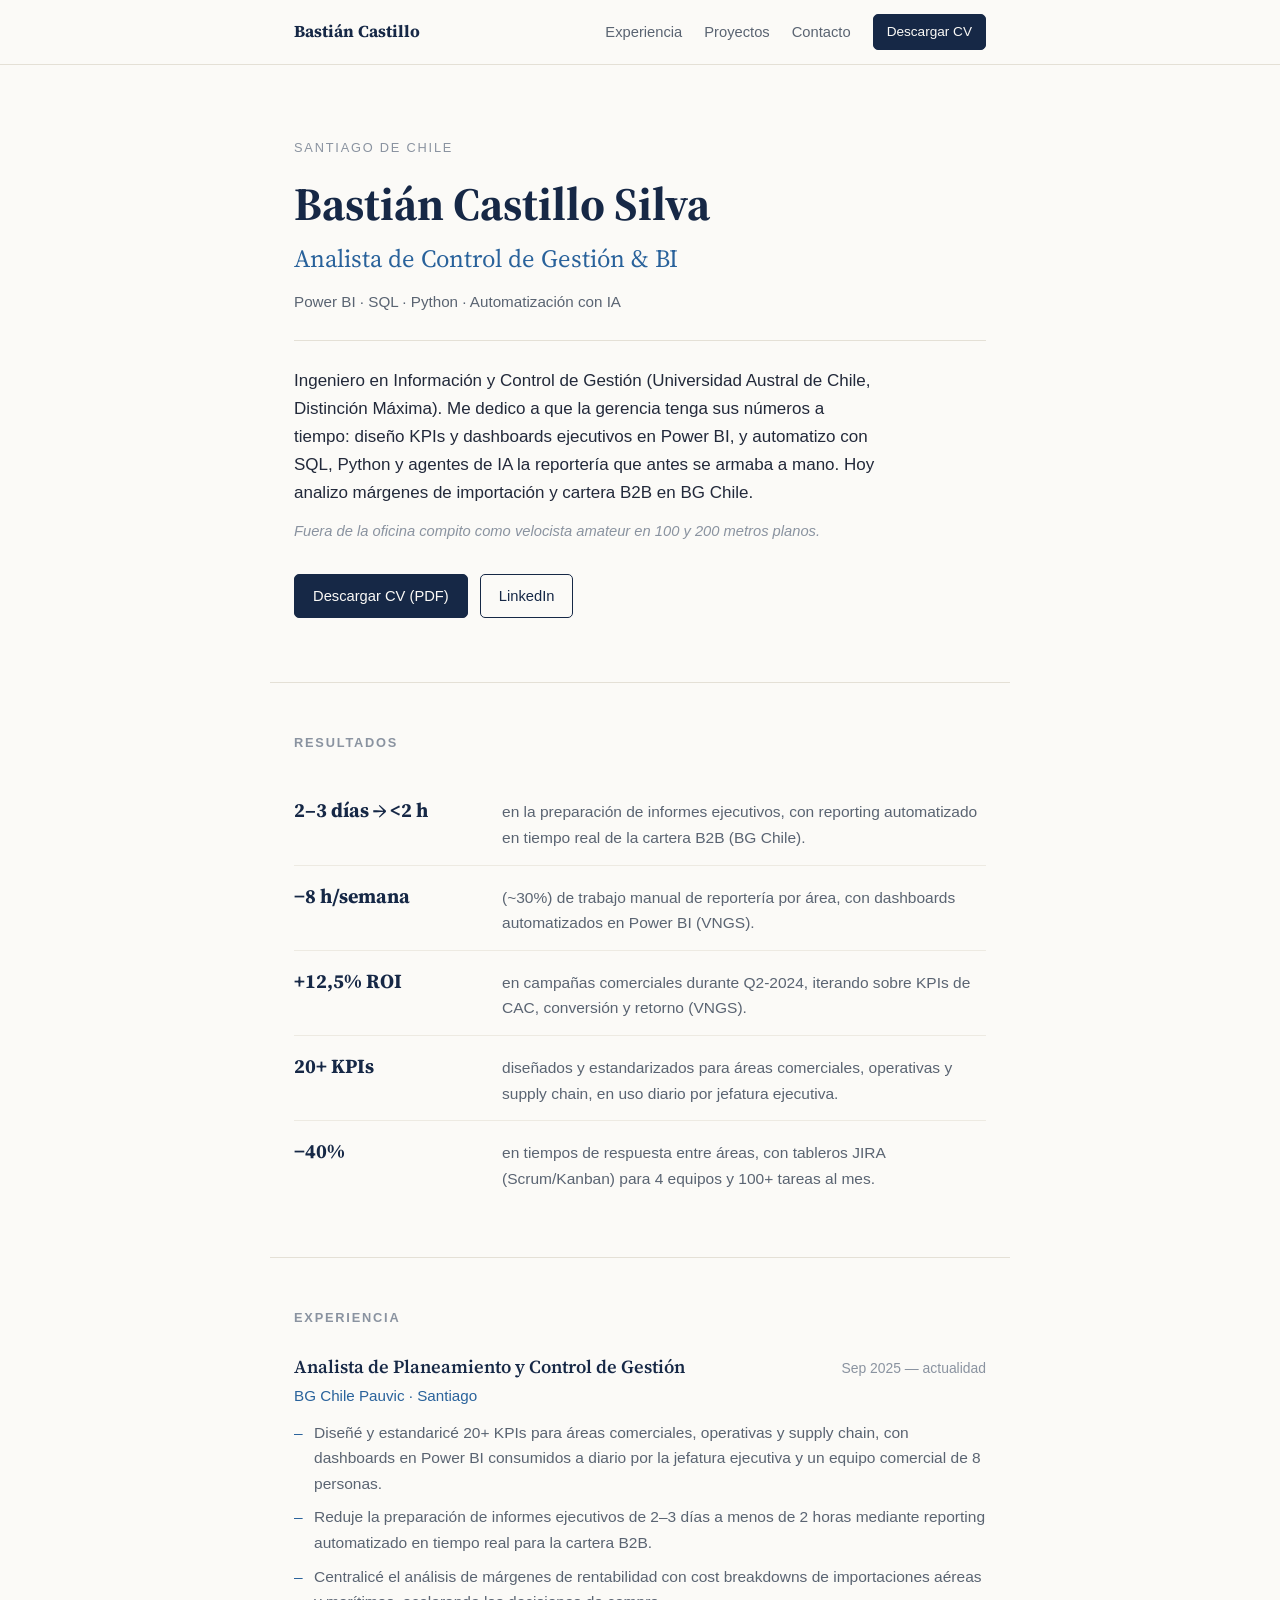
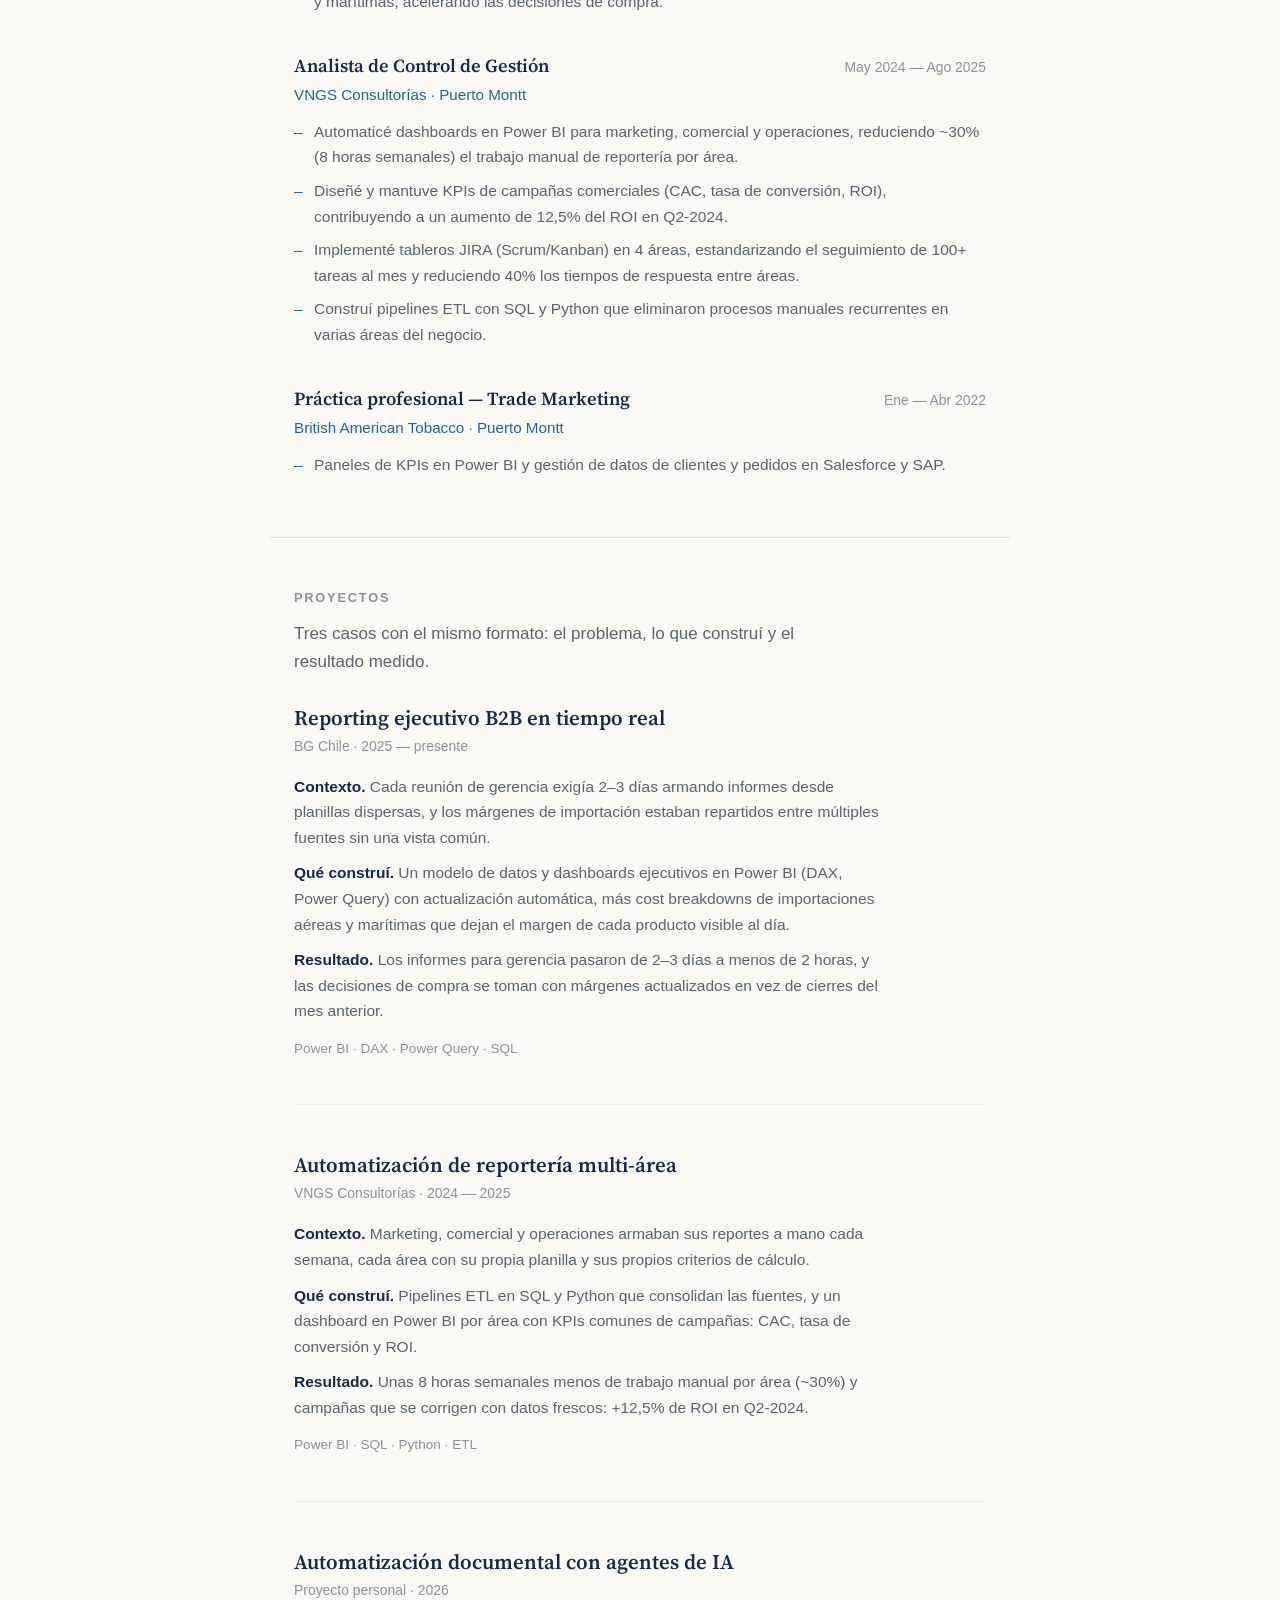
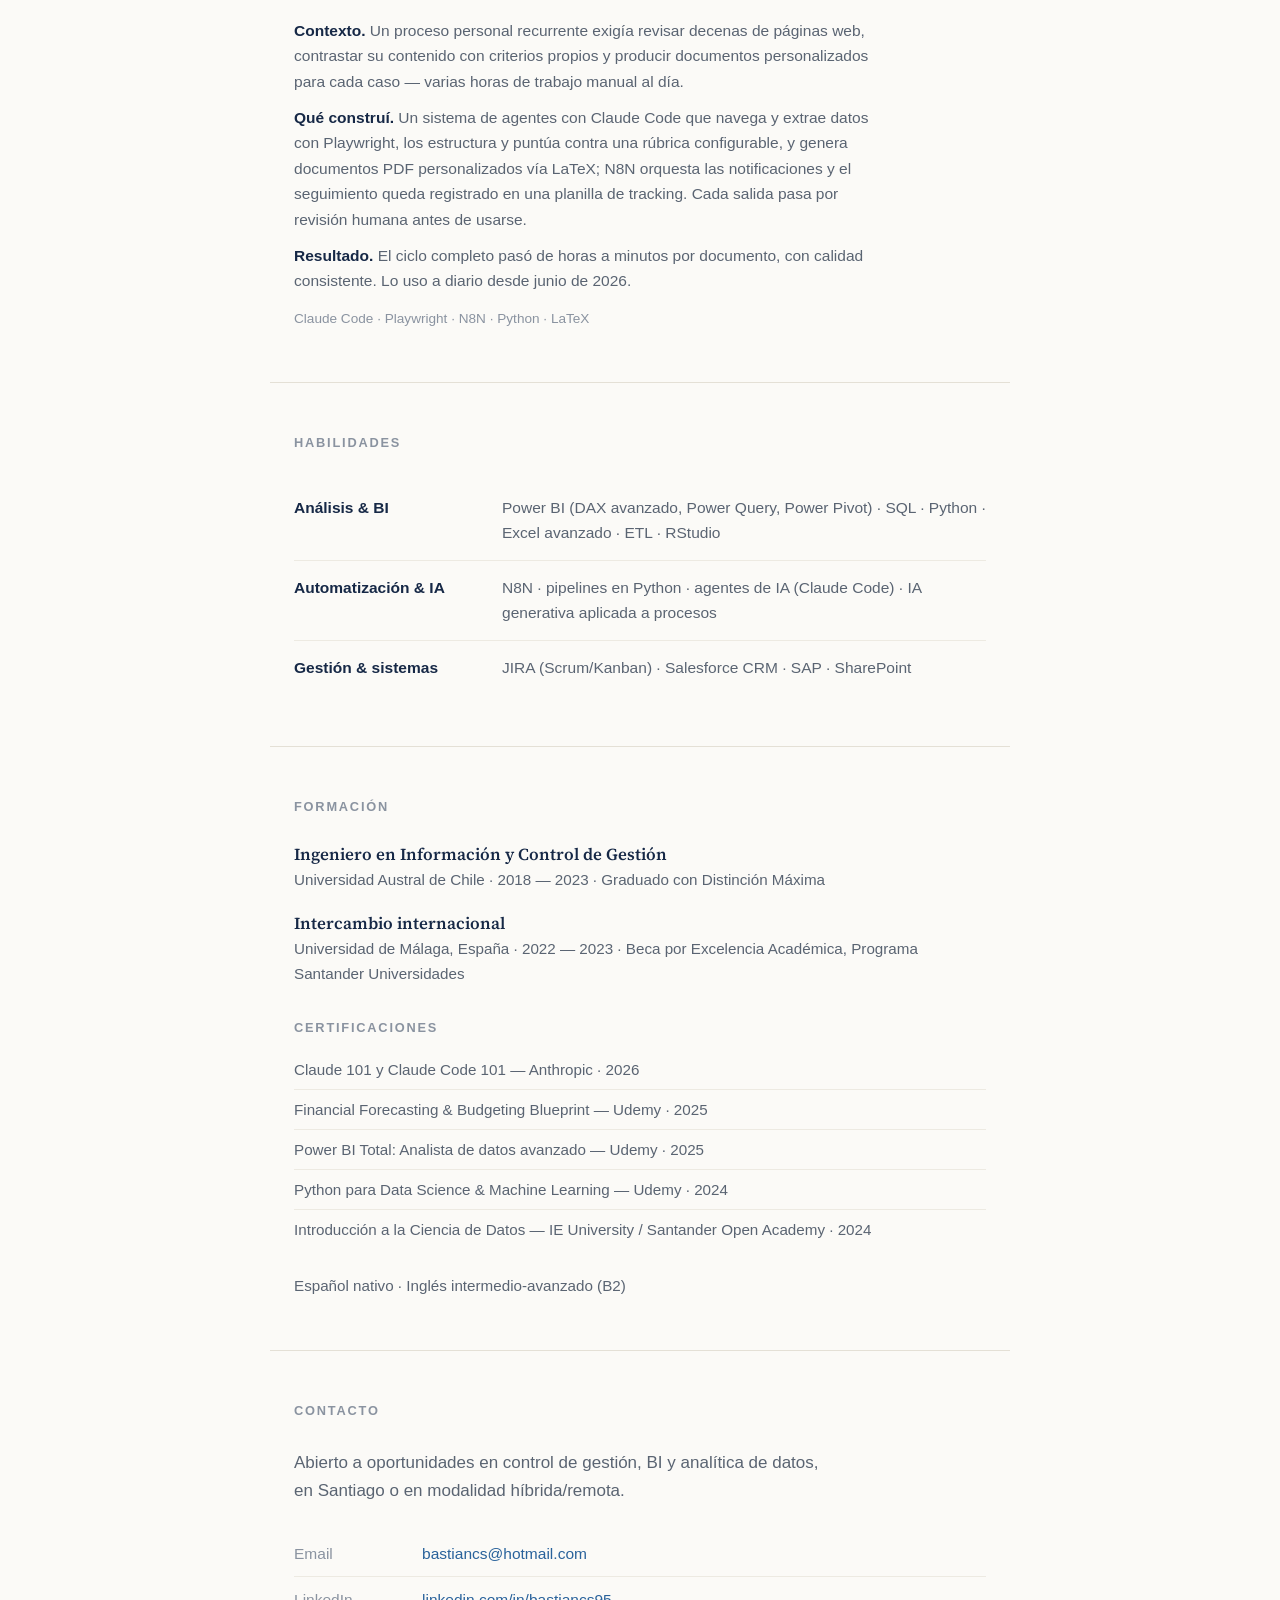
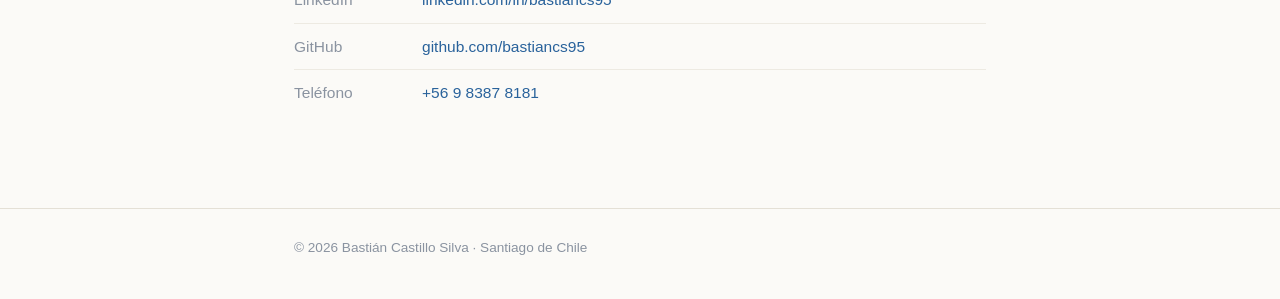
==== commit 94e727be: "Rediseño editorial del portafolio orientado a reclutadores Una sola página, estilo claro editorial: " ====
--- a/index.html
+++ b/index.html
@@ -3,466 +3,228 @@
 <head>
     <meta charset="UTF-8">
     <meta name="viewport" content="width=device-width, initial-scale=1.0">
-    <meta name="description" content="Bastián Castillo Silva - Analista de Datos & Control de Gestión. Power BI, SQL, Python, IA.">
-    <title>Bastián Castillo | Analista de Datos</title>
+    <title>Bastián Castillo — Analista de Control de Gestión &amp; BI</title>
+    <meta name="description" content="Analista de Control de Gestión & BI en Santiago de Chile. Power BI, SQL, Python y automatización con IA. Reduje la preparación de informes ejecutivos de 2-3 días a menos de 2 horas.">
+    <meta property="og:title" content="Bastián Castillo — Analista de Control de Gestión & BI">
+    <meta property="og:description" content="KPIs, dashboards ejecutivos en Power BI y automatización de reportería con SQL, Python y agentes de IA. Santiago de Chile.">
+    <meta property="og:type" content="website">
+    <meta property="og:url" content="https://bastiancs95.github.io/">
+    <link rel="icon" href="data:image/svg+xml,%3Csvg xmlns='http://www.w3.org/2000/svg' viewBox='0 0 32 32'%3E%3Crect width='32' height='32' rx='6' fill='%23162846'/%3E%3Ctext x='16' y='22' font-family='Georgia,serif' font-size='14' font-weight='bold' fill='%23FBFAF7' text-anchor='middle'%3EBC%3C/text%3E%3C/svg%3E">
     <link rel="preconnect" href="https://fonts.googleapis.com">
     <link rel="preconnect" href="https://fonts.gstatic.com" crossorigin>
-    <link href="https://fonts.googleapis.com/css2?family=Inter:wght@300;400;500;600;700;800&display=swap" rel="stylesheet">
+    <link href="https://fonts.googleapis.com/css2?family=Source+Serif+4:opsz,wght@8..60,600;8..60,700&display=swap" rel="stylesheet">
     <link rel="stylesheet" href="style.css">
 </head>
 <body>
 
-    <!-- NAVBAR -->
-    <nav class="navbar" id="navbar">
-        <div class="nav-container">
-            <a href="#inicio" class="nav-logo">BC<span class="accent">.</span></a>
-            <ul class="nav-links" id="navLinks">
-                <li><a href="#sobre-mi">Sobre mí</a></li>
-                <li><a href="#habilidades">Habilidades</a></li>
-                <li><a href="#experiencia">Experiencia</a></li>
-                <li><a href="#proyectos">Proyectos</a></li>
-                <li><a href="#educacion">Educación</a></li>
-                <li><a href="#contacto" class="nav-cta">Contacto</a></li>
+<header class="site-head">
+    <div class="wrap head-row">
+        <a href="#" class="wordmark">Bastián Castillo</a>
+        <nav class="head-nav" aria-label="Navegación principal">
+            <a href="#experiencia">Experiencia</a>
+            <a href="#proyectos">Proyectos</a>
+            <a href="#contacto">Contacto</a>
+            <a href="cv/CV_Bastian_Castillo.pdf" class="btn btn-small" download>Descargar CV</a>
+        </nav>
+    </div>
+</header>
+
+<main>
+
+    <!-- PRESENTACIÓN -->
+    <section class="hero wrap">
+        <p class="kicker">Santiago de Chile</p>
+        <h1>Bastián Castillo Silva</h1>
+        <p class="headline">Analista de Control de Gestión &amp; BI</p>
+        <p class="stack-line">Power BI · SQL · Python · Automatización con IA</p>
+        <p class="lede">
+            Ingeniero en Información y Control de Gestión (Universidad Austral de Chile,
+            Distinción Máxima). Me dedico a que la gerencia tenga sus números a tiempo:
+            diseño KPIs y dashboards ejecutivos en Power BI, y automatizo con SQL, Python
+            y agentes de IA la reportería que antes se armaba a mano. Hoy analizo márgenes
+            de importación y cartera B2B en BG Chile.
+        </p>
+        <p class="lede-aside">Fuera de la oficina compito como velocista amateur en 100 y 200 metros planos.</p>
+        <div class="cta-row">
+            <a href="cv/CV_Bastian_Castillo.pdf" class="btn btn-primary" download>Descargar CV (PDF)</a>
+            <a href="https://www.linkedin.com/in/bastiancs95/" class="btn btn-ghost" target="_blank" rel="noopener">LinkedIn</a>
+        </div>
+    </section>
+
+    <!-- RESULTADOS -->
+    <section class="section wrap" id="resultados">
+        <h2 class="sec-label">Resultados</h2>
+        <ul class="results">
+            <li>
+                <span class="r-num">2–3 días&nbsp;→&nbsp;&lt;2 h</span>
+                <span class="r-desc">en la preparación de informes ejecutivos, con reporting automatizado en tiempo real de la cartera B2B (BG Chile).</span>
+            </li>
+            <li>
+                <span class="r-num">−8 h/semana</span>
+                <span class="r-desc">(~30%) de trabajo manual de reportería por área, con dashboards automatizados en Power BI (VNGS).</span>
+            </li>
+            <li>
+                <span class="r-num">+12,5% ROI</span>
+                <span class="r-desc">en campañas comerciales durante Q2-2024, iterando sobre KPIs de CAC, conversión y retorno (VNGS).</span>
+            </li>
+            <li>
+                <span class="r-num">20+ KPIs</span>
+                <span class="r-desc">diseñados y estandarizados para áreas comerciales, operativas y supply chain, en uso diario por jefatura ejecutiva.</span>
+            </li>
+            <li>
+                <span class="r-num">−40%</span>
+                <span class="r-desc">en tiempos de respuesta entre áreas, con tableros JIRA (Scrum/Kanban) para 4 equipos y 100+ tareas al mes.</span>
+            </li>
+        </ul>
+    </section>
+
+    <!-- EXPERIENCIA -->
+    <section class="section wrap" id="experiencia">
+        <h2 class="sec-label">Experiencia</h2>
+
+        <article class="job">
+            <div class="job-head">
+                <h3>Analista de Planeamiento y Control de Gestión</h3>
+                <span class="job-period">Sep 2025 — actualidad</span>
+            </div>
+            <p class="job-org">BG Chile Pauvic · Santiago</p>
+            <ul class="job-bullets">
+                <li>Diseñé y estandaricé 20+ KPIs para áreas comerciales, operativas y supply chain, con dashboards en Power BI consumidos a diario por la jefatura ejecutiva y un equipo comercial de 8 personas.</li>
+                <li>Reduje la preparación de informes ejecutivos de 2–3 días a menos de 2 horas mediante reporting automatizado en tiempo real para la cartera B2B.</li>
+                <li>Centralicé el análisis de márgenes de rentabilidad con cost breakdowns de importaciones aéreas y marítimas, acelerando las decisiones de compra.</li>
             </ul>
-            <button class="hamburger" id="hamburger" aria-label="Abrir menú">
-                <span></span><span></span><span></span>
-            </button>
+        </article>
+
+        <article class="job">
+            <div class="job-head">
+                <h3>Analista de Control de Gestión</h3>
+                <span class="job-period">May 2024 — Ago 2025</span>
+            </div>
+            <p class="job-org">VNGS Consultorías · Puerto Montt</p>
+            <ul class="job-bullets">
+                <li>Automaticé dashboards en Power BI para marketing, comercial y operaciones, reduciendo ~30% (8 horas semanales) el trabajo manual de reportería por área.</li>
+                <li>Diseñé y mantuve KPIs de campañas comerciales (CAC, tasa de conversión, ROI), contribuyendo a un aumento de 12,5% del ROI en Q2-2024.</li>
+                <li>Implementé tableros JIRA (Scrum/Kanban) en 4 áreas, estandarizando el seguimiento de 100+ tareas al mes y reduciendo 40% los tiempos de respuesta entre áreas.</li>
+                <li>Construí pipelines ETL con SQL y Python que eliminaron procesos manuales recurrentes en varias áreas del negocio.</li>
+            </ul>
+        </article>
+
+        <article class="job">
+            <div class="job-head">
+                <h3>Práctica profesional — Trade Marketing</h3>
+                <span class="job-period">Ene — Abr 2022</span>
+            </div>
+            <p class="job-org">British American Tobacco · Puerto Montt</p>
+            <ul class="job-bullets">
+                <li>Paneles de KPIs en Power BI y gestión de datos de clientes y pedidos en Salesforce y SAP.</li>
+            </ul>
+        </article>
+    </section>
+
+    <!-- PROYECTOS / CASOS -->
+    <section class="section wrap" id="proyectos">
+        <h2 class="sec-label">Proyectos</h2>
+        <p class="sec-intro">Tres casos con el mismo formato: el problema, lo que construí y el resultado medido.</p>
+
+        <article class="case">
+            <h3>Reporting ejecutivo B2B en tiempo real</h3>
+            <p class="case-meta">BG Chile · 2025 — presente</p>
+            <p><strong>Contexto.</strong> Cada reunión de gerencia exigía 2–3 días armando informes desde planillas dispersas, y los márgenes de importación estaban repartidos entre múltiples fuentes sin una vista común.</p>
+            <p><strong>Qué construí.</strong> Un modelo de datos y dashboards ejecutivos en Power BI (DAX, Power Query) con actualización automática, más cost breakdowns de importaciones aéreas y marítimas que dejan el margen de cada producto visible al día.</p>
+            <p><strong>Resultado.</strong> Los informes para gerencia pasaron de 2–3 días a menos de 2 horas, y las decisiones de compra se toman con márgenes actualizados en vez de cierres del mes anterior.</p>
+            <!-- Espacio reservado: captura anonimizada del dashboard (sugerido 1200×675, <img class="case-img">) -->
+            <p class="case-stack">Power BI · DAX · Power Query · SQL</p>
+        </article>
+
+        <article class="case">
+            <h3>Automatización de reportería multi-área</h3>
+            <p class="case-meta">VNGS Consultorías · 2024 — 2025</p>
+            <p><strong>Contexto.</strong> Marketing, comercial y operaciones armaban sus reportes a mano cada semana, cada área con su propia planilla y sus propios criterios de cálculo.</p>
+            <p><strong>Qué construí.</strong> Pipelines ETL en SQL y Python que consolidan las fuentes, y un dashboard en Power BI por área con KPIs comunes de campañas: CAC, tasa de conversión y ROI.</p>
+            <p><strong>Resultado.</strong> Unas 8 horas semanales menos de trabajo manual por área (~30%) y campañas que se corrigen con datos frescos: +12,5% de ROI en Q2-2024.</p>
+            <!-- Espacio reservado: captura anonimizada del dashboard (sugerido 1200×675, <img class="case-img">) -->
+            <p class="case-stack">Power BI · SQL · Python · ETL</p>
+        </article>
+
+        <article class="case">
+            <h3>Automatización documental con agentes de IA</h3>
+            <p class="case-meta">Proyecto personal · 2026</p>
+            <p><strong>Contexto.</strong> Un proceso personal recurrente exigía revisar decenas de páginas web, contrastar su contenido con criterios propios y producir documentos personalizados para cada caso — varias horas de trabajo manual al día.</p>
+            <p><strong>Qué construí.</strong> Un sistema de agentes con Claude Code que navega y extrae datos con Playwright, los estructura y puntúa contra una rúbrica configurable, y genera documentos PDF personalizados vía LaTeX; N8N orquesta las notificaciones y el seguimiento queda registrado en una planilla de tracking. Cada salida pasa por revisión humana antes de usarse.</p>
+            <p><strong>Resultado.</strong> El ciclo completo pasó de horas a minutos por documento, con calidad consistente. Lo uso a diario desde junio de 2026.</p>
+            <!-- Espacio reservado: diagrama del flujo (sugerido 1200×675, <img class="case-img">) -->
+            <p class="case-stack">Claude Code · Playwright · N8N · Python · LaTeX</p>
+        </article>
+    </section>
+
+    <!-- HABILIDADES -->
+    <section class="section wrap" id="habilidades">
+        <h2 class="sec-label">Habilidades</h2>
+        <dl class="skills">
+            <div class="skill-row">
+                <dt>Análisis &amp; BI</dt>
+                <dd>Power BI (DAX avanzado, Power Query, Power Pivot) · SQL · Python · Excel avanzado · ETL · RStudio</dd>
+            </div>
+            <div class="skill-row">
+                <dt>Automatización &amp; IA</dt>
+                <dd>N8N · pipelines en Python · agentes de IA (Claude Code) · IA generativa aplicada a procesos</dd>
+            </div>
+            <div class="skill-row">
+                <dt>Gestión &amp; sistemas</dt>
+                <dd>JIRA (Scrum/Kanban) · Salesforce CRM · SAP · SharePoint</dd>
+            </div>
+        </dl>
+    </section>
+
+    <!-- FORMACIÓN -->
+    <section class="section wrap" id="formacion">
+        <h2 class="sec-label">Formación</h2>
+
+        <div class="edu">
+            <div class="edu-item">
+                <h3>Ingeniero en Información y Control de Gestión</h3>
+                <p>Universidad Austral de Chile · 2018 — 2023 · Graduado con Distinción Máxima</p>
+            </div>
+            <div class="edu-item">
+                <h3>Intercambio internacional</h3>
+                <p>Universidad de Málaga, España · 2022 — 2023 · Beca por Excelencia Académica, Programa Santander Universidades</p>
+            </div>
         </div>
-    </nav>
-
-    <!-- HERO -->
-    <section class="hero" id="inicio">
-        <div class="hero-bg"></div>
-        <div class="hero-content">
-            <p class="hero-greeting fade-up">Hola, soy</p>
-            <h1 class="hero-name fade-up">Bastián Castillo</h1>
-            <h2 class="hero-title fade-up">
-                Analista de Datos &amp; <span class="accent">Control de Gestión</span>
-            </h2>
-            <p class="hero-desc fade-up">
-                Transformo datos en decisiones estratégicas. Especializado en Power BI,
-                SQL, Python y automatización de procesos con IA.
-            </p>
-            <div class="hero-actions fade-up">
-                <a href="#proyectos" class="btn btn-primary">Ver proyectos</a>
-                <a href="#contacto" class="btn btn-outline">Contactar</a>
-            </div>
-            <div class="hero-stats fade-up">
-                <div class="stat">
-                    <span class="stat-num">+20</span>
-                    <span class="stat-label">KPIs diseñados</span>
-                </div>
-                <div class="stat-divider"></div>
-                <div class="stat">
-                    <span class="stat-num">-8h</span>
-                    <span class="stat-label">Trabajo manual/semana</span>
-                </div>
-                <div class="stat-divider"></div>
-                <div class="stat">
-                    <span class="stat-num">+12.5%</span>
-                    <span class="stat-label">Mejora en ROI</span>
-                </div>
-            </div>
-        </div>
-        <a href="#sobre-mi" class="hero-scroll" aria-label="Ir abajo">
-            <span>Scroll</span>
-            <div class="scroll-line"></div>
-        </a>
-    </section>
-
-    <!-- SOBRE MÍ -->
-    <section class="section" id="sobre-mi">
-        <div class="container">
-            <div class="section-header reveal">
-                <span class="section-tag">Sobre mí</span>
-                <h2 class="section-title">¿Quién soy?</h2>
-            </div>
-            <div class="about-grid">
-                <div class="about-text reveal">
-                    <p>
-                        Soy <strong>Ingeniero en Información y Control de Gestión</strong>, graduado con
-                        <strong>Distinción Máxima</strong> de la Universidad Austral de Chile. Con más de
-                        2 años de experiencia en analítica de datos, diseño dashboards ejecutivos, construyo
-                        pipelines de datos y automatizo procesos con SQL, Python y N8N.
-                    </p>
-                    <p>
-                        Mi enfoque está en traducir datos complejos en narrativas claras que permitan a
-                        equipos directivos tomar decisiones rápidas con respaldo analítico. He trabajado
-                        en ambientes B2B, supply chain y marketing, siempre orientado a resultados medibles.
-                    </p>
-                    <p>
-                        Fuera del trabajo, compito como <strong>atleta amateur en 100m y 200m planos</strong>.
-                        La disciplina y mentalidad de alto rendimiento del deporte las traslado directamente
-                        a mis proyectos profesionales.
-                    </p>
-                </div>
-                <div class="about-card reveal">
-                    <div class="about-info-item">
-                        <span class="info-icon">📍</span>
-                        <div>
-                            <span class="info-label">Ubicación</span>
-                            <span class="info-value">Santiago, Chile</span>
-                        </div>
-                    </div>
-                    <div class="about-info-item">
-                        <span class="info-icon">🎓</span>
-                        <div>
-                            <span class="info-label">Educación</span>
-                            <span class="info-value">Universidad Austral de Chile</span>
-                        </div>
-                    </div>
-                    <div class="about-info-item">
-                        <span class="info-icon">💼</span>
-                        <div>
-                            <span class="info-label">Disponibilidad</span>
-                            <span class="info-value">Abierto a oportunidades</span>
-                        </div>
-                    </div>
-                    <div class="about-info-item">
-                        <span class="info-icon">🌐</span>
-                        <div>
-                            <span class="info-label">Idiomas</span>
-                            <span class="info-value">Español (nativo) · Inglés (B2)</span>
-                        </div>
-                    </div>
-                    <div class="about-info-item">
-                        <span class="info-icon">🏃</span>
-                        <div>
-                            <span class="info-label">Intereses</span>
-                            <span class="info-value">Atletismo · IA · Data Science</span>
-                        </div>
-                    </div>
-                    <a href="mailto:bastiancs@hotmail.com" class="btn btn-primary about-btn">Enviar mensaje</a>
-                </div>
-            </div>
-        </div>
-    </section>
-
-    <!-- HABILIDADES -->
-    <section class="section section-alt" id="habilidades">
-        <div class="container">
-            <div class="section-header reveal">
-                <span class="section-tag">Stack técnico</span>
-                <h2 class="section-title">Habilidades</h2>
-            </div>
-            <div class="skills-grid">
-                <div class="skill-category reveal">
-                    <div class="skill-cat-header">
-                        <span class="cat-icon">📊</span>
-                        <h3 class="skill-cat-title">Análisis & BI</h3>
-                    </div>
-                    <div class="skill-tags">
-                        <span class="tag tag-cyan">Power BI</span>
-                        <span class="tag tag-cyan">DAX Avanzado</span>
-                        <span class="tag tag-cyan">SQL</span>
-                        <span class="tag tag-cyan">Python</span>
-                        <span class="tag tag-cyan">Excel Avanzado</span>
-                        <span class="tag tag-cyan">RStudio</span>
-                    </div>
-                </div>
-                <div class="skill-category reveal">
-                    <div class="skill-cat-header">
-                        <span class="cat-icon">⚡</span>
-                        <h3 class="skill-cat-title">Automatización</h3>
-                    </div>
-                    <div class="skill-tags">
-                        <span class="tag tag-indigo">N8N</span>
-                        <span class="tag tag-indigo">Python Pipelines</span>
-                        <span class="tag tag-indigo">ETL</span>
-                        <span class="tag tag-indigo">IA Generativa</span>
-                    </div>
-                </div>
-                <div class="skill-category reveal">
-                    <div class="skill-cat-header">
-                        <span class="cat-icon">🔧</span>
-                        <h3 class="skill-cat-title">Gestión & ERP</h3>
-                    </div>
-                    <div class="skill-tags">
-                        <span class="tag tag-emerald">JIRA</span>
-                        <span class="tag tag-emerald">SCRUM / KANBAN</span>
-                        <span class="tag tag-emerald">Salesforce CRM</span>
-                        <span class="tag tag-emerald">SAP</span>
-                        <span class="tag tag-emerald">SharePoint</span>
-                    </div>
-                </div>
-            </div>
-        </div>
-    </section>
-
-    <!-- EXPERIENCIA -->
-    <section class="section" id="experiencia">
-        <div class="container">
-            <div class="section-header reveal">
-                <span class="section-tag">Trayectoria</span>
-                <h2 class="section-title">Experiencia Profesional</h2>
-            </div>
-            <div class="timeline">
-
-                <div class="timeline-item reveal">
-                    <div class="timeline-dot active"></div>
-                    <div class="timeline-card">
-                        <div class="timeline-header">
-                            <div>
-                                <h3 class="timeline-role">Analista de Planeamiento y Control de Gestión</h3>
-                                <p class="timeline-company">BG Chile Pauvic SPA · Santiago</p>
-                            </div>
-                            <span class="timeline-period">Sep 2025 – Actualidad</span>
-                        </div>
-                        <ul class="timeline-bullets">
-                            <li>Diseñé y estandaricé <strong>20+ KPIs</strong> para áreas comerciales, operativas y supply chain, con dashboards en Power BI consumidos diariamente por jefatura ejecutiva y equipo comercial de 8 personas.</li>
-                            <li>Centralicé el análisis de márgenes de rentabilidad mediante cost breakdowns de importaciones aéreas y marítimas, acelerando la toma de decisiones de compra.</li>
-                            <li>Automaticé reportes recurrentes de la cartera B2B, garantizando disponibilidad y consistencia sin intervención manual.</li>
-                        </ul>
-                        <div class="timeline-tags">
-                            <span class="tag-sm">Power BI</span>
-                            <span class="tag-sm">DAX</span>
-                            <span class="tag-sm">SQL</span>
-                            <span class="tag-sm">Supply Chain</span>
-                            <span class="tag-sm">B2B</span>
-                        </div>
-                    </div>
-                </div>
-
-                <div class="timeline-item reveal">
-                    <div class="timeline-dot"></div>
-                    <div class="timeline-card">
-                        <div class="timeline-header">
-                            <div>
-                                <h3 class="timeline-role">Analista de Control de Gestión</h3>
-                                <p class="timeline-company">VNGS Consultorías SPA · Puerto Montt</p>
-                            </div>
-                            <span class="timeline-period">May 2024 – Ago 2025</span>
-                        </div>
-                        <ul class="timeline-bullets">
-                            <li>Diseñé y mantuve <strong>20+ KPIs</strong> para campañas comerciales (CAC, tasa de conversión, ROI), logrando un aumento del <strong>12.5% en ROI</strong> durante Q2-2024.</li>
-                            <li>Desarrollé dashboards dinámicos en Power BI para marketing, comercial y operaciones, eliminando <strong>8 horas semanales</strong> de trabajo manual por área.</li>
-                            <li>Implementé tableros JIRA (SCRUM/KANBAN) para 4 áreas, estandarizando 100+ tareas/mes y reduciendo tiempos de respuesta entre áreas en 40%.</li>
-                            <li>Automaticé pipelines ETL con SQL y Python, eliminando procesos manuales recurrentes en múltiples áreas del negocio.</li>
-                        </ul>
-                        <div class="timeline-tags">
-                            <span class="tag-sm">Power BI</span>
-                            <span class="tag-sm">Python</span>
-                            <span class="tag-sm">SQL</span>
-                            <span class="tag-sm">JIRA</span>
-                            <span class="tag-sm">ETL</span>
-                        </div>
-                    </div>
-                </div>
-
-                <div class="timeline-item reveal">
-                    <div class="timeline-dot"></div>
-                    <div class="timeline-card">
-                        <div class="timeline-header">
-                            <div>
-                                <h3 class="timeline-role">Práctica Profesional – Trade Marketing</h3>
-                                <p class="timeline-company">British American Tobacco · Puerto Montt</p>
-                            </div>
-                            <span class="timeline-period">Ene 2022 – Abr 2022</span>
-                        </div>
-                        <ul class="timeline-bullets">
-                            <li>Diseño de paneles interactivos en Power BI para visualización de KPIs de desempeño en tiempo real.</li>
-                            <li>Gestión de datos en CRM Salesforce y ERP SAP, asegurando integridad y precisión de información de clientes y pedidos.</li>
-                        </ul>
-                        <div class="timeline-tags">
-                            <span class="tag-sm">Power BI</span>
-                            <span class="tag-sm">Salesforce</span>
-                            <span class="tag-sm">SAP</span>
-                        </div>
-                    </div>
-                </div>
-
-            </div>
-        </div>
-    </section>
-
-    <!-- PROYECTOS -->
-    <section class="section section-alt" id="proyectos">
-        <div class="container">
-            <div class="section-header reveal">
-                <span class="section-tag">Portafolio</span>
-                <h2 class="section-title">Proyectos</h2>
-            </div>
-            <div class="projects-grid">
-
-                <div class="project-card reveal">
-                    <div class="project-top">
-                        <span class="project-icon">📊</span>
-                        <a href="https://github.com/bastiancs95" target="_blank" rel="noopener" class="icon-link" aria-label="GitHub">
-                            <svg viewBox="0 0 24 24" width="20" height="20" fill="currentColor"><path d="M12 0C5.374 0 0 5.373 0 12c0 5.302 3.438 9.8 8.207 11.387.599.111.793-.261.793-.577v-2.234c-3.338.726-4.033-1.416-4.033-1.416-.546-1.387-1.333-1.756-1.333-1.756-1.089-.745.083-.729.083-.729 1.205.084 1.839 1.237 1.839 1.237 1.07 1.834 2.807 1.304 3.492.997.107-.775.418-1.305.762-1.604-2.665-.305-5.467-1.334-5.467-5.931 0-1.311.469-2.381 1.236-3.221-.124-.303-.535-1.524.117-3.176 0 0 1.008-.322 3.301 1.23A11.509 11.509 0 0112 5.803c1.02.005 2.047.138 3.006.404 2.291-1.552 3.297-1.23 3.297-1.23.653 1.653.242 2.874.118 3.176.77.84 1.235 1.911 1.235 3.221 0 4.609-2.807 5.624-5.479 5.921.43.372.823 1.102.823 2.222v3.293c0 .319.192.694.801.576C20.566 21.797 24 17.3 24 12c0-6.627-5.373-12-12-12z"/></svg>
-                        </a>
-                    </div>
-                    <h3 class="project-title">Dashboard Ejecutivo B2B</h3>
-                    <p class="project-desc">Sistema de indicadores en Power BI para seguimiento de cartera B2B en tiempo real. Análisis de márgenes, KPIs comerciales y reporting automatizado para jefatura ejecutiva.</p>
-                    <div class="project-stack">
-                        <span class="tag-sm">Power BI</span>
-                        <span class="tag-sm">DAX</span>
-                        <span class="tag-sm">SQL</span>
-                    </div>
-                </div>
-
-                <div class="project-card reveal">
-                    <div class="project-top">
-                        <span class="project-icon">⚡</span>
-                        <a href="https://github.com/bastiancs95" target="_blank" rel="noopener" class="icon-link" aria-label="GitHub">
-                            <svg viewBox="0 0 24 24" width="20" height="20" fill="currentColor"><path d="M12 0C5.374 0 0 5.373 0 12c0 5.302 3.438 9.8 8.207 11.387.599.111.793-.261.793-.577v-2.234c-3.338.726-4.033-1.416-4.033-1.416-.546-1.387-1.333-1.756-1.333-1.756-1.089-.745.083-.729.083-.729 1.205.084 1.839 1.237 1.839 1.237 1.07 1.834 2.807 1.304 3.492.997.107-.775.418-1.305.762-1.604-2.665-.305-5.467-1.334-5.467-5.931 0-1.311.469-2.381 1.236-3.221-.124-.303-.535-1.524.117-3.176 0 0 1.008-.322 3.301 1.23A11.509 11.509 0 0112 5.803c1.02.005 2.047.138 3.006.404 2.291-1.552 3.297-1.23 3.297-1.23.653 1.653.242 2.874.118 3.176.77.84 1.235 1.911 1.235 3.221 0 4.609-2.807 5.624-5.479 5.921.43.372.823 1.102.823 2.222v3.293c0 .319.192.694.801.576C20.566 21.797 24 17.3 24 12c0-6.627-5.373-12-12-12z"/></svg>
-                        </a>
-                    </div>
-                    <h3 class="project-title">Pipeline de Automatización ETL</h3>
-                    <p class="project-desc">Automatización de extracción, transformación y carga de datos con Python y SQL. Elimina 8+ horas semanales de trabajo manual, garantizando consistencia y disponibilidad de información.</p>
-                    <div class="project-stack">
-                        <span class="tag-sm">Python</span>
-                        <span class="tag-sm">SQL</span>
-                        <span class="tag-sm">ETL</span>
-                    </div>
-                </div>
-
-                <div class="project-card reveal">
-                    <div class="project-top">
-                        <span class="project-icon">🌐</span>
-                        <a href="https://github.com/bastiancs95/mywebsite" target="_blank" rel="noopener" class="icon-link" aria-label="GitHub">
-                            <svg viewBox="0 0 24 24" width="20" height="20" fill="currentColor"><path d="M12 0C5.374 0 0 5.373 0 12c0 5.302 3.438 9.8 8.207 11.387.599.111.793-.261.793-.577v-2.234c-3.338.726-4.033-1.416-4.033-1.416-.546-1.387-1.333-1.756-1.333-1.756-1.089-.745.083-.729.083-.729 1.205.084 1.839 1.237 1.839 1.237 1.07 1.834 2.807 1.304 3.492.997.107-.775.418-1.305.762-1.604-2.665-.305-5.467-1.334-5.467-5.931 0-1.311.469-2.381 1.236-3.221-.124-.303-.535-1.524.117-3.176 0 0 1.008-.322 3.301 1.23A11.509 11.509 0 0112 5.803c1.02.005 2.047.138 3.006.404 2.291-1.552 3.297-1.23 3.297-1.23.653 1.653.242 2.874.118 3.176.77.84 1.235 1.911 1.235 3.221 0 4.609-2.807 5.624-5.479 5.921.43.372.823 1.102.823 2.222v3.293c0 .319.192.694.801.576C20.566 21.797 24 17.3 24 12c0-6.627-5.373-12-12-12z"/></svg>
-                        </a>
-                    </div>
-                    <h3 class="project-title">Portfolio Website</h3>
-                    <p class="project-desc">Sitio web de portafolio personal construido con HTML, CSS y JavaScript vanilla. Diseño moderno y responsivo con animaciones de scroll, dark theme y optimización SEO.</p>
-                    <div class="project-stack">
-                        <span class="tag-sm">HTML</span>
-                        <span class="tag-sm">CSS</span>
-                        <span class="tag-sm">JavaScript</span>
-                    </div>
-                </div>
-
-                <div class="project-card reveal">
-                    <div class="project-top">
-                        <span class="project-icon">🤖</span>
-                        <a href="https://github.com/bastiancs95" target="_blank" rel="noopener" class="icon-link" aria-label="GitHub">
-                            <svg viewBox="0 0 24 24" width="20" height="20" fill="currentColor"><path d="M12 0C5.374 0 0 5.373 0 12c0 5.302 3.438 9.8 8.207 11.387.599.111.793-.261.793-.577v-2.234c-3.338.726-4.033-1.416-4.033-1.416-.546-1.387-1.333-1.756-1.333-1.756-1.089-.745.083-.729.083-.729 1.205.084 1.839 1.237 1.839 1.237 1.07 1.834 2.807 1.304 3.492.997.107-.775.418-1.305.762-1.604-2.665-.305-5.467-1.334-5.467-5.931 0-1.311.469-2.381 1.236-3.221-.124-.303-.535-1.524.117-3.176 0 0 1.008-.322 3.301 1.23A11.509 11.509 0 0112 5.803c1.02.005 2.047.138 3.006.404 2.291-1.552 3.297-1.23 3.297-1.23.653 1.653.242 2.874.118 3.176.77.84 1.235 1.911 1.235 3.221 0 4.609-2.807 5.624-5.479 5.921.43.372.823 1.102.823 2.222v3.293c0 .319.192.694.801.576C20.566 21.797 24 17.3 24 12c0-6.627-5.373-12-12-12z"/></svg>
-                        </a>
-                    </div>
-                    <h3 class="project-title">Flujos Automatizados N8N + IA</h3>
-                    <p class="project-desc">Creación de flujos de automatización con N8N e IA generativa para integración de datos entre sistemas, notificaciones y procesos comerciales recurrentes sin código.</p>
-                    <div class="project-stack">
-                        <span class="tag-sm">N8N</span>
-                        <span class="tag-sm">IA Generativa</span>
-                        <span class="tag-sm">Automatización</span>
-                    </div>
-                </div>
-
-            </div>
-            <div class="section-footer reveal">
-                <a href="https://github.com/bastiancs95" target="_blank" rel="noopener" class="btn btn-outline">
-                    Ver más en GitHub →
-                </a>
-            </div>
-        </div>
-    </section>
-
-    <!-- EDUCACIÓN -->
-    <section class="section" id="educacion">
-        <div class="container">
-            <div class="section-header reveal">
-                <span class="section-tag">Formación</span>
-                <h2 class="section-title">Educación & Certificaciones</h2>
-            </div>
-            <div class="edu-grid">
-                <div class="edu-card reveal">
-                    <span class="edu-icon">🎓</span>
-                    <div>
-                        <h3 class="edu-title">Ingeniero en Información y Control de Gestión</h3>
-                        <p class="edu-institution">Universidad Austral de Chile</p>
-                        <p class="edu-period">2018 – 2023 · <strong>Distinción Máxima</strong></p>
-                    </div>
-                </div>
-                <div class="edu-card reveal">
-                    <span class="edu-icon">🌍</span>
-                    <div>
-                        <h3 class="edu-title">Intercambio Internacional – Beca Excelencia Académica</h3>
-                        <p class="edu-institution">Universidad de Málaga, España · Programa Santander Universidades</p>
-                        <p class="edu-period">Sep 2022 – Feb 2023</p>
-                    </div>
-                </div>
-            </div>
-
-            <h3 class="certs-title reveal">Certificaciones</h3>
-            <div class="certs-grid">
-                <div class="cert-card reveal">
-                    <span class="cert-icon">🤖</span>
-                    <div>
-                        <p class="cert-name">Claude 101 & Claude Code 101</p>
-                        <p class="cert-issuer">Anthropic · Mar 2026</p>
-                    </div>
-                </div>
-                <div class="cert-card reveal">
-                    <span class="cert-icon">💰</span>
-                    <div>
-                        <p class="cert-name">Financial Forecasting and Budgeting Blueprint</p>
-                        <p class="cert-issuer">Udemy · Sep 2025</p>
-                    </div>
-                </div>
-                <div class="cert-card reveal">
-                    <span class="cert-icon">📊</span>
-                    <div>
-                        <p class="cert-name">Power BI Total – Analista de datos avanzado</p>
-                        <p class="cert-issuer">Udemy · Ago 2025</p>
-                    </div>
-                </div>
-                <div class="cert-card reveal">
-                    <span class="cert-icon">🐍</span>
-                    <div>
-                        <p class="cert-name">Python para Data Science & Machine Learning</p>
-                        <p class="cert-issuer">Udemy · Dic 2024</p>
-                    </div>
-                </div>
-                <div class="cert-card reveal">
-                    <span class="cert-icon">🔬</span>
-                    <div>
-                        <p class="cert-name">Introducción a la Ciencia de Datos</p>
-                        <p class="cert-issuer">IE University / Santander Open Academy · Feb 2024</p>
-                    </div>
-                </div>
-            </div>
-        </div>
+
+        <h3 class="sub-label">Certificaciones</h3>
+        <ul class="certs">
+            <li>Claude 101 y Claude Code 101 — Anthropic · 2026</li>
+            <li>Financial Forecasting &amp; Budgeting Blueprint — Udemy · 2025</li>
+            <li>Power BI Total: Analista de datos avanzado — Udemy · 2025</li>
+            <li>Python para Data Science &amp; Machine Learning — Udemy · 2024</li>
+            <li>Introducción a la Ciencia de Datos — IE University / Santander Open Academy · 2024</li>
+        </ul>
+
+        <p class="langs">Español nativo · Inglés intermedio-avanzado (B2)</p>
     </section>
 
     <!-- CONTACTO -->
-    <section class="section section-alt" id="contacto">
-        <div class="container">
-            <div class="section-header reveal">
-                <span class="section-tag">¿Hablamos?</span>
-                <h2 class="section-title">Contacto</h2>
-                <p class="section-subtitle reveal">¿Tienes un proyecto o una oportunidad? Escríbeme y te respondo pronto.</p>
-            </div>
-            <div class="contact-grid">
-                <a href="mailto:bastiancs@hotmail.com" class="contact-card reveal">
-                    <span class="contact-icon">✉️</span>
-                    <span class="contact-label">Email</span>
-                    <span class="contact-value">bastiancs@hotmail.com</span>
-                </a>
-                <a href="https://linkedin.com/in/bastiancs95" target="_blank" rel="noopener" class="contact-card reveal">
-                    <span class="contact-icon">💼</span>
-                    <span class="contact-label">LinkedIn</span>
-                    <span class="contact-value">linkedin.com/in/bastiancs95</span>
-                </a>
-                <a href="https://github.com/bastiancs95" target="_blank" rel="noopener" class="contact-card reveal">
-                    <span class="contact-icon">💻</span>
-                    <span class="contact-label">GitHub</span>
-                    <span class="contact-value">github.com/bastiancs95</span>
-                </a>
-                <a href="tel:+56983878181" class="contact-card reveal">
-                    <span class="contact-icon">📱</span>
-                    <span class="contact-label">Teléfono</span>
-                    <span class="contact-value">+56 9 8387 8181</span>
-                </a>
-            </div>
-        </div>
-    </section>
-
-    <footer class="footer">
-        <div class="container">
-            <p>© 2026 Bastián Castillo Silva · Hecho con dedicación en Santiago, Chile</p>
-        </div>
-    </footer>
-
-    <script src="script.js"></script>
+    <section class="section wrap" id="contacto">
+        <h2 class="sec-label">Contacto</h2>
+        <p class="contact-lede">
+            Abierto a oportunidades en control de gestión, BI y analítica de datos,
+            en Santiago o en modalidad híbrida/remota.
+        </p>
+        <ul class="contact-list">
+            <li><span>Email</span><a href="mailto:bastiancs@hotmail.com">bastiancs@hotmail.com</a></li>
+            <li><span>LinkedIn</span><a href="https://www.linkedin.com/in/bastiancs95/" target="_blank" rel="noopener">linkedin.com/in/bastiancs95</a></li>
+            <li><span>GitHub</span><a href="https://github.com/bastiancs95" target="_blank" rel="noopener">github.com/bastiancs95</a></li>
+            <li><span>Teléfono</span><a href="tel:+56983878181">+56 9 8387 8181</a></li>
+        </ul>
+    </section>
+
+</main>
+
+<footer class="site-foot">
+    <div class="wrap">
+        <p>© 2026 Bastián Castillo Silva · Santiago de Chile</p>
+    </div>
+</footer>
+
 </body>
 </html>
--- a/style.css
+++ b/style.css
@@ -1,718 +1,410 @@
-/* ===== VARIABLES ===== */
+/* ============================================================
+   Bastián Castillo — portafolio
+   Editorial claro: serif en títulos, un acento, sin adornos.
+   ============================================================ */
+
 :root {
-    --bg: #0a0f1e;
-    --bg-alt: #111827;
-    --bg-card: #1a2235;
-    --bg-card-hover: #1f2a40;
-    --border: rgba(255,255,255,0.07);
-    --accent: #38bdf8;
-    --accent-dim: rgba(56,189,248,0.12);
-    --indigo: #818cf8;
-    --indigo-dim: rgba(129,140,248,0.12);
-    --emerald: #34d399;
-    --emerald-dim: rgba(52,211,153,0.12);
-    --text: #f1f5f9;
-    --text-muted: #94a3b8;
-    --text-dim: #64748b;
-    --radius: 12px;
-    --radius-sm: 8px;
-    --transition: 0.25s ease;
-    --shadow: 0 4px 24px rgba(0,0,0,0.35);
-    --shadow-hover: 0 8px 40px rgba(0,0,0,0.5);
-}
-
-/* ===== RESET ===== */
+    --bg: #FBFAF7;
+    --ink: #22293A;
+    --ink-soft: #5A6472;
+    --ink-faint: #8A93A0;
+    --heading: #162846;
+    --accent: #29629B;
+    --line: #E4E0D6;
+    --line-soft: #EDEAE2;
+    --serif: 'Source Serif 4', 'Iowan Old Style', Georgia, serif;
+    --sans: -apple-system, BlinkMacSystemFont, 'Segoe UI', Roboto, 'Helvetica Neue', Arial, sans-serif;
+}
+
 *, *::before, *::after { margin: 0; padding: 0; box-sizing: border-box; }
+
 html { scroll-behavior: smooth; }
+
 body {
-    font-family: 'Inter', system-ui, sans-serif;
+    font-family: var(--sans);
     background: var(--bg);
-    color: var(--text);
+    color: var(--ink);
+    font-size: 17px;
     line-height: 1.65;
-    font-size: 16px;
-    overflow-x: hidden;
-}
-a { text-decoration: none; color: inherit; }
-img { display: block; max-width: 100%; }
-ul { list-style: none; }
-strong { color: var(--text); font-weight: 600; }
-
-/* ===== NAVBAR ===== */
-.navbar {
-    position: fixed;
-    top: 0; left: 0; right: 0;
-    z-index: 100;
-    padding: 0 24px;
-    transition: background var(--transition), box-shadow var(--transition);
-}
-.navbar.scrolled {
-    background: rgba(10,15,30,0.92);
-    backdrop-filter: blur(14px);
-    -webkit-backdrop-filter: blur(14px);
-    box-shadow: 0 1px 0 var(--border);
-}
-.nav-container {
-    max-width: 1100px;
+    -webkit-font-smoothing: antialiased;
+}
+
+::selection { background: #D9E5F1; }
+
+a { color: var(--accent); text-decoration: none; }
+a:hover { text-decoration: underline; text-underline-offset: 3px; }
+
+h1, h2, h3 {
+    font-family: var(--serif);
+    color: var(--heading);
+    font-weight: 600;
+    line-height: 1.2;
+    text-wrap: balance;
+}
+
+.wrap {
+    max-width: 740px;
     margin: 0 auto;
+    padding-left: 24px;
+    padding-right: 24px;
+}
+
+/* ===== Header ===== */
+.site-head {
+    border-bottom: 1px solid var(--line);
+    background: rgba(251, 250, 247, 0.92);
+    backdrop-filter: blur(6px);
+    position: sticky;
+    top: 0;
+    z-index: 10;
+}
+
+.head-row {
     display: flex;
     align-items: center;
     justify-content: space-between;
-    height: 64px;
-}
-.nav-logo {
-    font-size: 22px;
-    font-weight: 800;
-    letter-spacing: -0.5px;
-    color: var(--text);
-}
-.nav-links {
+    padding-top: 14px;
+    padding-bottom: 14px;
+}
+
+.wordmark {
+    font-family: var(--serif);
+    font-weight: 700;
+    font-size: 1.05rem;
+    color: var(--heading);
+}
+.wordmark:hover { text-decoration: none; }
+
+.head-nav {
     display: flex;
     align-items: center;
-    gap: 8px;
-}
-.nav-links a {
-    padding: 6px 14px;
-    font-size: 14px;
-    font-weight: 500;
-    color: var(--text-muted);
-    border-radius: 6px;
-    transition: color var(--transition), background var(--transition);
-}
-.nav-links a:hover { color: var(--text); background: var(--bg-card); }
-.nav-links a.active { color: var(--accent); }
-.nav-cta {
-    background: var(--accent) !important;
-    color: var(--bg) !important;
-    font-weight: 600 !important;
-    padding: 6px 18px !important;
-    border-radius: 8px !important;
-}
-.nav-cta:hover { opacity: 0.9; background: var(--accent) !important; }
-
-/* Hamburger */
-.hamburger {
-    display: none;
-    flex-direction: column;
-    gap: 5px;
-    background: none;
-    border: none;
-    cursor: pointer;
-    padding: 4px;
-}
-.hamburger span {
-    display: block;
-    width: 24px;
-    height: 2px;
-    background: var(--text);
-    border-radius: 2px;
-    transition: transform var(--transition), opacity var(--transition);
-}
-.hamburger.open span:nth-child(1) { transform: translateY(7px) rotate(45deg); }
-.hamburger.open span:nth-child(2) { opacity: 0; }
-.hamburger.open span:nth-child(3) { transform: translateY(-7px) rotate(-45deg); }
-
-/* ===== HERO ===== */
-.hero {
-    min-height: 100vh;
-    display: flex;
-    flex-direction: column;
-    align-items: center;
-    justify-content: center;
-    text-align: center;
-    padding: 80px 24px 60px;
-    position: relative;
-    overflow: hidden;
-}
-.hero-bg {
-    position: absolute;
-    inset: 0;
-    background:
-        radial-gradient(ellipse 80% 60% at 50% -10%, rgba(56,189,248,0.12) 0%, transparent 70%),
-        radial-gradient(ellipse 60% 40% at 80% 80%, rgba(129,140,248,0.08) 0%, transparent 60%);
-    pointer-events: none;
-}
-.hero-content {
-    position: relative;
-    z-index: 1;
-    max-width: 760px;
-}
-.hero-greeting {
-    font-size: 16px;
-    font-weight: 500;
-    color: var(--accent);
-    letter-spacing: 2px;
-    text-transform: uppercase;
-    margin-bottom: 12px;
-}
-.hero-name {
-    font-size: clamp(40px, 7vw, 72px);
-    font-weight: 800;
-    letter-spacing: -2px;
-    line-height: 1.05;
-    margin-bottom: 14px;
-    background: linear-gradient(135deg, #f1f5f9 0%, #94a3b8 100%);
-    -webkit-background-clip: text;
-    -webkit-text-fill-color: transparent;
-    background-clip: text;
-}
-.hero-title {
-    font-size: clamp(18px, 3vw, 26px);
-    font-weight: 500;
-    color: var(--text-muted);
-    margin-bottom: 20px;
-}
-.hero-desc {
-    font-size: 17px;
-    color: var(--text-muted);
-    max-width: 560px;
-    margin: 0 auto 36px;
-    line-height: 1.7;
-}
-.hero-actions {
-    display: flex;
-    gap: 12px;
-    justify-content: center;
-    flex-wrap: wrap;
-    margin-bottom: 56px;
-}
-.hero-stats {
-    display: flex;
-    align-items: center;
-    justify-content: center;
-    gap: 32px;
-    flex-wrap: wrap;
-    padding: 24px 32px;
-    background: var(--bg-card);
-    border: 1px solid var(--border);
-    border-radius: var(--radius);
-    backdrop-filter: blur(8px);
-}
-.stat { text-align: center; }
-.stat-num {
-    display: block;
-    font-size: 30px;
-    font-weight: 800;
-    color: var(--accent);
-    letter-spacing: -1px;
-    line-height: 1;
-}
-.stat-label {
-    display: block;
-    font-size: 12px;
-    color: var(--text-muted);
-    margin-top: 4px;
-    font-weight: 500;
-}
-.stat-divider {
-    width: 1px;
-    height: 40px;
-    background: var(--border);
-}
-.hero-scroll {
-    position: absolute;
-    bottom: 32px;
-    left: 50%;
-    transform: translateX(-50%);
-    display: flex;
-    flex-direction: column;
-    align-items: center;
-    gap: 8px;
-    font-size: 11px;
-    color: var(--text-dim);
-    letter-spacing: 2px;
-    text-transform: uppercase;
-    text-decoration: none;
-}
-.scroll-line {
-    width: 1px;
-    height: 40px;
-    background: linear-gradient(to bottom, var(--text-dim), transparent);
-    animation: scrollPulse 2s ease-in-out infinite;
-}
-@keyframes scrollPulse {
-    0%, 100% { opacity: 0.3; transform: scaleY(1); }
-    50% { opacity: 1; transform: scaleY(1.1); }
-}
-
-/* ===== BUTTONS ===== */
+    gap: 22px;
+}
+
+.head-nav a:not(.btn) {
+    color: var(--ink-soft);
+    font-size: 0.92rem;
+}
+.head-nav a:not(.btn):hover { color: var(--heading); text-decoration: none; }
+
+/* ===== Botones ===== */
 .btn {
     display: inline-block;
-    padding: 12px 28px;
-    border-radius: 8px;
-    font-size: 15px;
-    font-weight: 600;
-    transition: all var(--transition);
-    cursor: pointer;
-}
+    border: 1px solid var(--heading);
+    border-radius: 5px;
+    padding: 9px 18px;
+    font-size: 0.92rem;
+    font-weight: 500;
+    transition: background-color 0.15s ease, color 0.15s ease;
+}
+.btn:hover { text-decoration: none; }
+
 .btn-primary {
-    background: var(--accent);
-    color: var(--bg);
-}
-.btn-primary:hover {
-    background: #7dd3fc;
-    transform: translateY(-1px);
-    box-shadow: 0 6px 20px rgba(56,189,248,0.3);
-}
-.btn-outline {
-    border: 1.5px solid var(--border);
-    color: var(--text-muted);
-    background: transparent;
-}
-.btn-outline:hover {
-    border-color: var(--accent);
+    background: var(--heading);
+    color: #FBFAF7;
+}
+.btn-primary:hover { background: #23385E; border-color: #23385E; }
+
+.btn-ghost { color: var(--heading); }
+.btn-ghost:hover { background: #F1EEE6; }
+
+.btn-small {
+    padding: 6px 13px;
+    font-size: 0.85rem;
+    background: var(--heading);
+    color: #FBFAF7;
+}
+.btn-small:hover { background: #23385E; }
+
+/* ===== Hero ===== */
+.hero {
+    padding-top: 72px;
+    padding-bottom: 64px;
+}
+
+.kicker {
+    font-size: 0.8rem;
+    text-transform: uppercase;
+    letter-spacing: 0.14em;
+    color: var(--ink-faint);
+    margin-bottom: 18px;
+}
+
+.hero h1 {
+    font-size: clamp(2.1rem, 5.5vw, 2.9rem);
+    font-weight: 700;
+}
+
+.headline {
+    font-family: var(--serif);
+    font-size: clamp(1.25rem, 3.4vw, 1.55rem);
     color: var(--accent);
-    transform: translateY(-1px);
-}
-
-/* ===== SECTIONS ===== */
-.section {
-    padding: 96px 24px;
-}
-.section-alt {
-    background: var(--bg-alt);
-}
-.container {
-    max-width: 1100px;
-    margin: 0 auto;
-}
-.section-header {
-    text-align: center;
-    margin-bottom: 56px;
-}
-.section-tag {
-    display: inline-block;
-    font-size: 12px;
-    font-weight: 600;
-    letter-spacing: 3px;
-    text-transform: uppercase;
-    color: var(--accent);
-    margin-bottom: 10px;
-}
-.section-title {
-    font-size: clamp(28px, 4vw, 42px);
-    font-weight: 800;
-    letter-spacing: -1px;
-    line-height: 1.1;
-    color: var(--text);
-}
-.section-subtitle {
+    margin-top: 6px;
+}
+
+.stack-line {
+    font-size: 0.95rem;
+    color: var(--ink-soft);
+    margin-top: 10px;
+    padding-bottom: 26px;
+    border-bottom: 1px solid var(--line);
+}
+
+.lede {
+    margin-top: 26px;
+    max-width: 62ch;
+}
+
+.lede-aside {
     margin-top: 12px;
-    color: var(--text-muted);
-    font-size: 16px;
-}
-.section-footer {
-    text-align: center;
-    margin-top: 48px;
-}
-
-/* ===== ACCENT ===== */
-.accent { color: var(--accent); }
-
-/* ===== ABOUT ===== */
-.about-grid {
-    display: grid;
-    grid-template-columns: 1fr 340px;
-    gap: 48px;
-    align-items: start;
-}
-.about-text p {
-    color: var(--text-muted);
-    margin-bottom: 16px;
-    font-size: 16px;
-    line-height: 1.75;
-}
-.about-text p:last-child { margin-bottom: 0; }
-.about-card {
-    background: var(--bg-card);
-    border: 1px solid var(--border);
-    border-radius: var(--radius);
-    padding: 28px;
-    display: flex;
-    flex-direction: column;
-    gap: 18px;
-}
-.about-info-item {
-    display: flex;
-    align-items: flex-start;
-    gap: 14px;
-}
-.info-icon {
-    font-size: 20px;
-    flex-shrink: 0;
-    margin-top: 2px;
-}
-.info-label {
-    display: block;
-    font-size: 11px;
-    font-weight: 600;
-    letter-spacing: 1px;
-    text-transform: uppercase;
-    color: var(--text-dim);
-    margin-bottom: 2px;
-}
-.info-value {
-    display: block;
-    font-size: 14px;
-    font-weight: 500;
-    color: var(--text);
-}
-.about-btn { width: 100%; text-align: center; margin-top: 4px; }
-
-/* ===== SKILLS ===== */
-.skills-grid {
-    display: grid;
-    grid-template-columns: repeat(3, 1fr);
-    gap: 24px;
-}
-.skill-category {
-    background: var(--bg-card);
-    border: 1px solid var(--border);
-    border-radius: var(--radius);
-    padding: 28px;
-    transition: border-color var(--transition), box-shadow var(--transition);
-}
-.skill-category:hover {
-    border-color: rgba(56,189,248,0.25);
-    box-shadow: var(--shadow);
-}
-.skill-cat-header {
-    display: flex;
-    align-items: center;
-    gap: 10px;
-    margin-bottom: 20px;
-}
-.cat-icon { font-size: 22px; }
-.skill-cat-title {
-    font-size: 16px;
-    font-weight: 700;
-    color: var(--text);
-}
-.skill-tags {
+    font-size: 0.92rem;
+    color: var(--ink-faint);
+    font-style: italic;
+}
+
+.cta-row {
     display: flex;
     flex-wrap: wrap;
-    gap: 8px;
-}
-.tag {
-    display: inline-block;
-    padding: 5px 12px;
-    border-radius: 6px;
-    font-size: 13px;
-    font-weight: 500;
-}
-.tag-cyan { background: var(--accent-dim); color: var(--accent); border: 1px solid rgba(56,189,248,0.2); }
-.tag-indigo { background: var(--indigo-dim); color: var(--indigo); border: 1px solid rgba(129,140,248,0.2); }
-.tag-emerald { background: var(--emerald-dim); color: var(--emerald); border: 1px solid rgba(52,211,153,0.2); }
-
-/* ===== TIMELINE ===== */
-.timeline {
-    position: relative;
-    padding-left: 32px;
-}
-.timeline::before {
-    content: '';
-    position: absolute;
-    left: 7px;
-    top: 8px;
-    bottom: 8px;
-    width: 2px;
-    background: var(--border);
-}
-.timeline-item {
-    position: relative;
-    margin-bottom: 32px;
-}
-.timeline-item:last-child { margin-bottom: 0; }
-.timeline-dot {
-    position: absolute;
-    left: -29px;
-    top: 22px;
-    width: 14px;
-    height: 14px;
-    border-radius: 50%;
-    background: var(--bg-card);
-    border: 2px solid var(--text-dim);
-    transition: border-color var(--transition), background var(--transition);
-}
-.timeline-dot.active {
-    border-color: var(--accent);
-    background: var(--accent);
-    box-shadow: 0 0 0 4px var(--accent-dim);
-}
-.timeline-card {
-    background: var(--bg-card);
-    border: 1px solid var(--border);
-    border-radius: var(--radius);
-    padding: 28px 32px;
-    transition: border-color var(--transition), box-shadow var(--transition);
-}
-.timeline-card:hover {
-    border-color: rgba(56,189,248,0.2);
-    box-shadow: var(--shadow);
-}
-.timeline-header {
+    gap: 12px;
+    margin-top: 30px;
+}
+
+/* ===== Secciones ===== */
+.section {
+    padding-top: 52px;
+    padding-bottom: 52px;
+    border-top: 1px solid var(--line);
+}
+
+.sec-label {
+    font-family: var(--sans);
+    font-size: 0.8rem;
+    font-weight: 600;
+    text-transform: uppercase;
+    letter-spacing: 0.14em;
+    color: var(--ink-faint);
+    margin-bottom: 30px;
+}
+
+.sec-intro {
+    color: var(--ink-soft);
+    margin: -16px 0 30px;
+    max-width: 60ch;
+}
+
+/* ===== Resultados ===== */
+.results { list-style: none; }
+
+.results li {
+    display: grid;
+    grid-template-columns: 190px 1fr;
+    gap: 18px;
+    padding: 14px 0;
+    border-bottom: 1px solid var(--line-soft);
+    align-items: baseline;
+}
+.results li:last-child { border-bottom: none; }
+
+.r-num {
+    font-family: var(--serif);
+    font-size: 1.25rem;
+    font-weight: 700;
+    color: var(--heading);
+    font-variant-numeric: tabular-nums;
+}
+
+.r-desc { color: var(--ink-soft); font-size: 0.97rem; }
+
+/* ===== Experiencia ===== */
+.job { margin-bottom: 40px; }
+.job:last-child { margin-bottom: 0; }
+
+.job-head {
     display: flex;
     justify-content: space-between;
-    align-items: flex-start;
+    align-items: baseline;
     gap: 16px;
-    margin-bottom: 16px;
     flex-wrap: wrap;
 }
-.timeline-role {
-    font-size: 17px;
-    font-weight: 700;
-    color: var(--text);
-    margin-bottom: 4px;
-}
-.timeline-company {
-    font-size: 14px;
+
+.job-head h3 { font-size: 1.15rem; }
+
+.job-period {
+    font-size: 0.87rem;
+    color: var(--ink-faint);
+    white-space: nowrap;
+}
+
+.job-org {
     color: var(--accent);
-    font-weight: 500;
-}
-.timeline-period {
-    font-size: 13px;
-    color: var(--text-dim);
-    font-weight: 500;
-    white-space: nowrap;
-    background: var(--bg-alt);
-    padding: 4px 10px;
+    font-size: 0.95rem;
+    margin: 3px 0 12px;
+}
+
+.job-bullets {
+    list-style: none;
+}
+
+.job-bullets li {
+    position: relative;
+    padding-left: 20px;
+    margin-bottom: 8px;
+    color: var(--ink-soft);
+    font-size: 0.97rem;
+}
+
+.job-bullets li::before {
+    content: '–';
+    position: absolute;
+    left: 0;
+    color: var(--accent);
+}
+
+/* ===== Proyectos / casos ===== */
+.case {
+    margin-bottom: 48px;
+    padding-bottom: 44px;
+    border-bottom: 1px solid var(--line-soft);
+}
+.case:last-child { margin-bottom: 0; padding-bottom: 0; border-bottom: none; }
+
+.case h3 { font-size: 1.3rem; }
+
+.case-meta {
+    font-size: 0.87rem;
+    color: var(--ink-faint);
+    margin: 4px 0 16px;
+}
+
+.case p:not(.case-meta):not(.case-stack) {
+    color: var(--ink-soft);
+    font-size: 0.97rem;
+    margin-bottom: 10px;
+    max-width: 68ch;
+}
+
+.case strong { color: var(--heading); font-weight: 600; }
+
+.case-img {
+    width: 100%;
+    border: 1px solid var(--line);
     border-radius: 6px;
-    border: 1px solid var(--border);
-    flex-shrink: 0;
-}
-.timeline-bullets {
-    padding-left: 18px;
-    list-style: disc;
-    margin-bottom: 18px;
-}
-.timeline-bullets li {
-    color: var(--text-muted);
-    font-size: 14px;
-    line-height: 1.7;
-    margin-bottom: 8px;
-}
-.timeline-bullets li:last-child { margin-bottom: 0; }
-.timeline-tags { display: flex; flex-wrap: wrap; gap: 8px; }
-.tag-sm {
-    display: inline-block;
-    padding: 3px 10px;
-    background: var(--bg-alt);
-    border: 1px solid var(--border);
-    border-radius: 5px;
-    font-size: 12px;
-    color: var(--text-muted);
-    font-weight: 500;
-}
-
-/* ===== PROJECTS ===== */
-.projects-grid {
+    margin: 14px 0;
+}
+
+.case-stack {
+    font-size: 0.85rem;
+    color: var(--ink-faint);
+    margin-top: 14px;
+}
+
+/* ===== Habilidades ===== */
+.skills { }
+
+.skill-row {
     display: grid;
-    grid-template-columns: repeat(2, 1fr);
-    gap: 24px;
-}
-.project-card {
-    background: var(--bg-card);
-    border: 1px solid var(--border);
-    border-radius: var(--radius);
-    padding: 28px;
-    display: flex;
-    flex-direction: column;
-    gap: 12px;
-    transition: border-color var(--transition), box-shadow var(--transition), transform var(--transition);
-}
-.project-card:hover {
-    border-color: rgba(56,189,248,0.25);
-    box-shadow: var(--shadow-hover);
-    transform: translateY(-3px);
-}
-.project-top {
-    display: flex;
-    justify-content: space-between;
-    align-items: center;
-}
-.project-icon { font-size: 28px; }
-.icon-link {
-    color: var(--text-dim);
-    transition: color var(--transition);
-}
-.icon-link:hover { color: var(--accent); }
-.project-title {
-    font-size: 17px;
-    font-weight: 700;
-    color: var(--text);
-}
-.project-desc {
-    font-size: 14px;
-    color: var(--text-muted);
-    line-height: 1.7;
-    flex: 1;
-}
-.project-stack { display: flex; flex-wrap: wrap; gap: 8px; }
-
-/* ===== EDUCATION ===== */
-.edu-grid {
+    grid-template-columns: 190px 1fr;
+    gap: 18px;
+    padding: 14px 0;
+    border-bottom: 1px solid var(--line-soft);
+}
+.skill-row:last-child { border-bottom: none; }
+
+.skill-row dt {
+    font-weight: 600;
+    color: var(--heading);
+    font-size: 0.97rem;
+}
+
+.skill-row dd { color: var(--ink-soft); font-size: 0.97rem; }
+
+/* ===== Formación ===== */
+.edu-item { margin-bottom: 22px; }
+.edu-item h3 { font-size: 1.05rem; }
+.edu-item p { color: var(--ink-soft); font-size: 0.95rem; margin-top: 2px; }
+
+.sub-label {
+    font-family: var(--sans);
+    font-size: 0.8rem;
+    font-weight: 600;
+    text-transform: uppercase;
+    letter-spacing: 0.14em;
+    color: var(--ink-faint);
+    margin: 34px 0 14px;
+}
+
+.certs { list-style: none; }
+
+.certs li {
+    padding: 7px 0;
+    border-bottom: 1px solid var(--line-soft);
+    color: var(--ink-soft);
+    font-size: 0.95rem;
+}
+.certs li:last-child { border-bottom: none; }
+
+.langs {
+    margin-top: 24px;
+    font-size: 0.95rem;
+    color: var(--ink-soft);
+}
+
+/* ===== Contacto ===== */
+.contact-lede {
+    max-width: 56ch;
+    margin-bottom: 26px;
+    color: var(--ink-soft);
+}
+
+.contact-list { list-style: none; }
+
+.contact-list li {
     display: grid;
-    grid-template-columns: repeat(2, 1fr);
-    gap: 20px;
-    margin-bottom: 48px;
-}
-.edu-card {
-    display: flex;
-    align-items: flex-start;
+    grid-template-columns: 110px 1fr;
     gap: 18px;
-    background: var(--bg-card);
-    border: 1px solid var(--border);
-    border-radius: var(--radius);
-    padding: 24px 28px;
-    transition: border-color var(--transition);
-}
-.edu-card:hover { border-color: rgba(56,189,248,0.2); }
-.edu-icon { font-size: 28px; flex-shrink: 0; margin-top: 2px; }
-.edu-title { font-size: 15px; font-weight: 700; color: var(--text); margin-bottom: 4px; }
-.edu-institution { font-size: 13px; color: var(--accent); font-weight: 500; margin-bottom: 4px; }
-.edu-period { font-size: 12px; color: var(--text-dim); }
-.certs-title {
-    font-size: 18px;
-    font-weight: 700;
-    color: var(--text);
-    margin-bottom: 20px;
-}
-.certs-grid {
-    display: grid;
-    grid-template-columns: repeat(3, 1fr);
-    gap: 16px;
-}
-.cert-card {
-    display: flex;
-    align-items: center;
-    gap: 14px;
-    background: var(--bg-card);
-    border: 1px solid var(--border);
-    border-radius: var(--radius-sm);
-    padding: 16px 20px;
-    transition: border-color var(--transition);
-}
-.cert-card:hover { border-color: rgba(56,189,248,0.2); }
-.cert-icon { font-size: 22px; flex-shrink: 0; }
-.cert-name { font-size: 13px; font-weight: 600; color: var(--text); margin-bottom: 2px; }
-.cert-issuer { font-size: 12px; color: var(--text-dim); }
-
-/* ===== CONTACT ===== */
-.contact-grid {
-    display: grid;
-    grid-template-columns: repeat(2, 1fr);
-    gap: 20px;
-    max-width: 700px;
-    margin: 0 auto;
-}
-.contact-card {
-    display: flex;
-    flex-direction: column;
-    align-items: center;
-    text-align: center;
-    gap: 8px;
-    background: var(--bg-card);
-    border: 1px solid var(--border);
-    border-radius: var(--radius);
-    padding: 32px 24px;
-    transition: border-color var(--transition), box-shadow var(--transition), transform var(--transition);
-}
-.contact-card:hover {
-    border-color: rgba(56,189,248,0.3);
-    box-shadow: var(--shadow);
-    transform: translateY(-2px);
-}
-.contact-icon { font-size: 32px; }
-.contact-label {
-    font-size: 11px;
-    font-weight: 600;
-    letter-spacing: 2px;
-    text-transform: uppercase;
-    color: var(--text-dim);
-}
-.contact-value {
-    font-size: 14px;
-    font-weight: 500;
-    color: var(--text-muted);
-}
-.contact-card:hover .contact-value { color: var(--accent); }
-
-/* ===== FOOTER ===== */
-.footer {
-    padding: 28px 24px;
-    background: var(--bg);
-    border-top: 1px solid var(--border);
-    text-align: center;
-}
-.footer p {
-    font-size: 13px;
-    color: var(--text-dim);
-}
-
-/* ===== ANIMATIONS ===== */
-.fade-up {
-    opacity: 0;
-    transform: translateY(24px);
-    animation: fadeUp 0.7s ease forwards;
-}
-.fade-up:nth-child(1) { animation-delay: 0.1s; }
-.fade-up:nth-child(2) { animation-delay: 0.2s; }
-.fade-up:nth-child(3) { animation-delay: 0.3s; }
-.fade-up:nth-child(4) { animation-delay: 0.4s; }
-.fade-up:nth-child(5) { animation-delay: 0.5s; }
-.fade-up:nth-child(6) { animation-delay: 0.6s; }
-
-@keyframes fadeUp {
-    to { opacity: 1; transform: translateY(0); }
-}
-
-.reveal {
-    opacity: 0;
-    transform: translateY(28px);
-    transition: opacity 0.6s ease, transform 0.6s ease;
-}
-.reveal.visible {
-    opacity: 1;
-    transform: translateY(0);
-}
-
-/* ===== RESPONSIVE ===== */
-@media (max-width: 900px) {
-    .skills-grid { grid-template-columns: 1fr; }
-    .about-grid { grid-template-columns: 1fr; }
-    .edu-grid { grid-template-columns: 1fr; }
-    .certs-grid { grid-template-columns: repeat(2, 1fr); }
-}
-
-@media (max-width: 768px) {
-    .hamburger { display: flex; }
-    .nav-links {
-        display: none;
-        position: fixed;
-        top: 64px; left: 0; right: 0;
-        background: rgba(10,15,30,0.98);
-        backdrop-filter: blur(16px);
-        flex-direction: column;
-        padding: 24px;
+    padding: 10px 0;
+    border-bottom: 1px solid var(--line-soft);
+    font-size: 0.97rem;
+}
+.contact-list li:last-child { border-bottom: none; }
+
+.contact-list span { color: var(--ink-faint); }
+
+/* ===== Footer ===== */
+.site-foot {
+    border-top: 1px solid var(--line);
+    padding: 28px 0 40px;
+    margin-top: 40px;
+}
+
+.site-foot p {
+    font-size: 0.85rem;
+    color: var(--ink-faint);
+}
+
+/* ===== Responsive ===== */
+@media (max-width: 640px) {
+    body { font-size: 16px; }
+
+    .head-nav a:not(.btn) { display: none; }
+
+    .hero { padding-top: 48px; padding-bottom: 48px; }
+
+    .results li,
+    .skill-row {
+        grid-template-columns: 1fr;
         gap: 4px;
-        border-bottom: 1px solid var(--border);
     }
-    .nav-links.open { display: flex; }
-    .nav-links a { padding: 12px 16px; border-radius: 8px; font-size: 16px; }
-    .projects-grid { grid-template-columns: 1fr; }
-    .contact-grid { grid-template-columns: 1fr; }
-    .hero-stats { gap: 20px; padding: 20px; }
-    .stat-divider { display: none; }
-    .timeline { padding-left: 20px; }
-    .timeline::before { left: 5px; }
-    .timeline-dot { left: -17px; }
-    .timeline-header { flex-direction: column; gap: 8px; }
-    .timeline-card { padding: 20px; }
-    .certs-grid { grid-template-columns: 1fr; }
-    .section { padding: 64px 16px; }
-}
-
-@media (max-width: 480px) {
-    .hero-name { font-size: 36px; }
-    .hero-actions { flex-direction: column; align-items: center; }
-    .btn { width: 200px; text-align: center; }
-}
+
+    .contact-list li {
+        grid-template-columns: 90px 1fr;
+        gap: 10px;
+    }
+
+    .job-head { flex-direction: column; gap: 2px; }
+}
+
+@media (prefers-reduced-motion: reduce) {
+    html { scroll-behavior: auto; }
+    * { transition: none !important; }
+}
